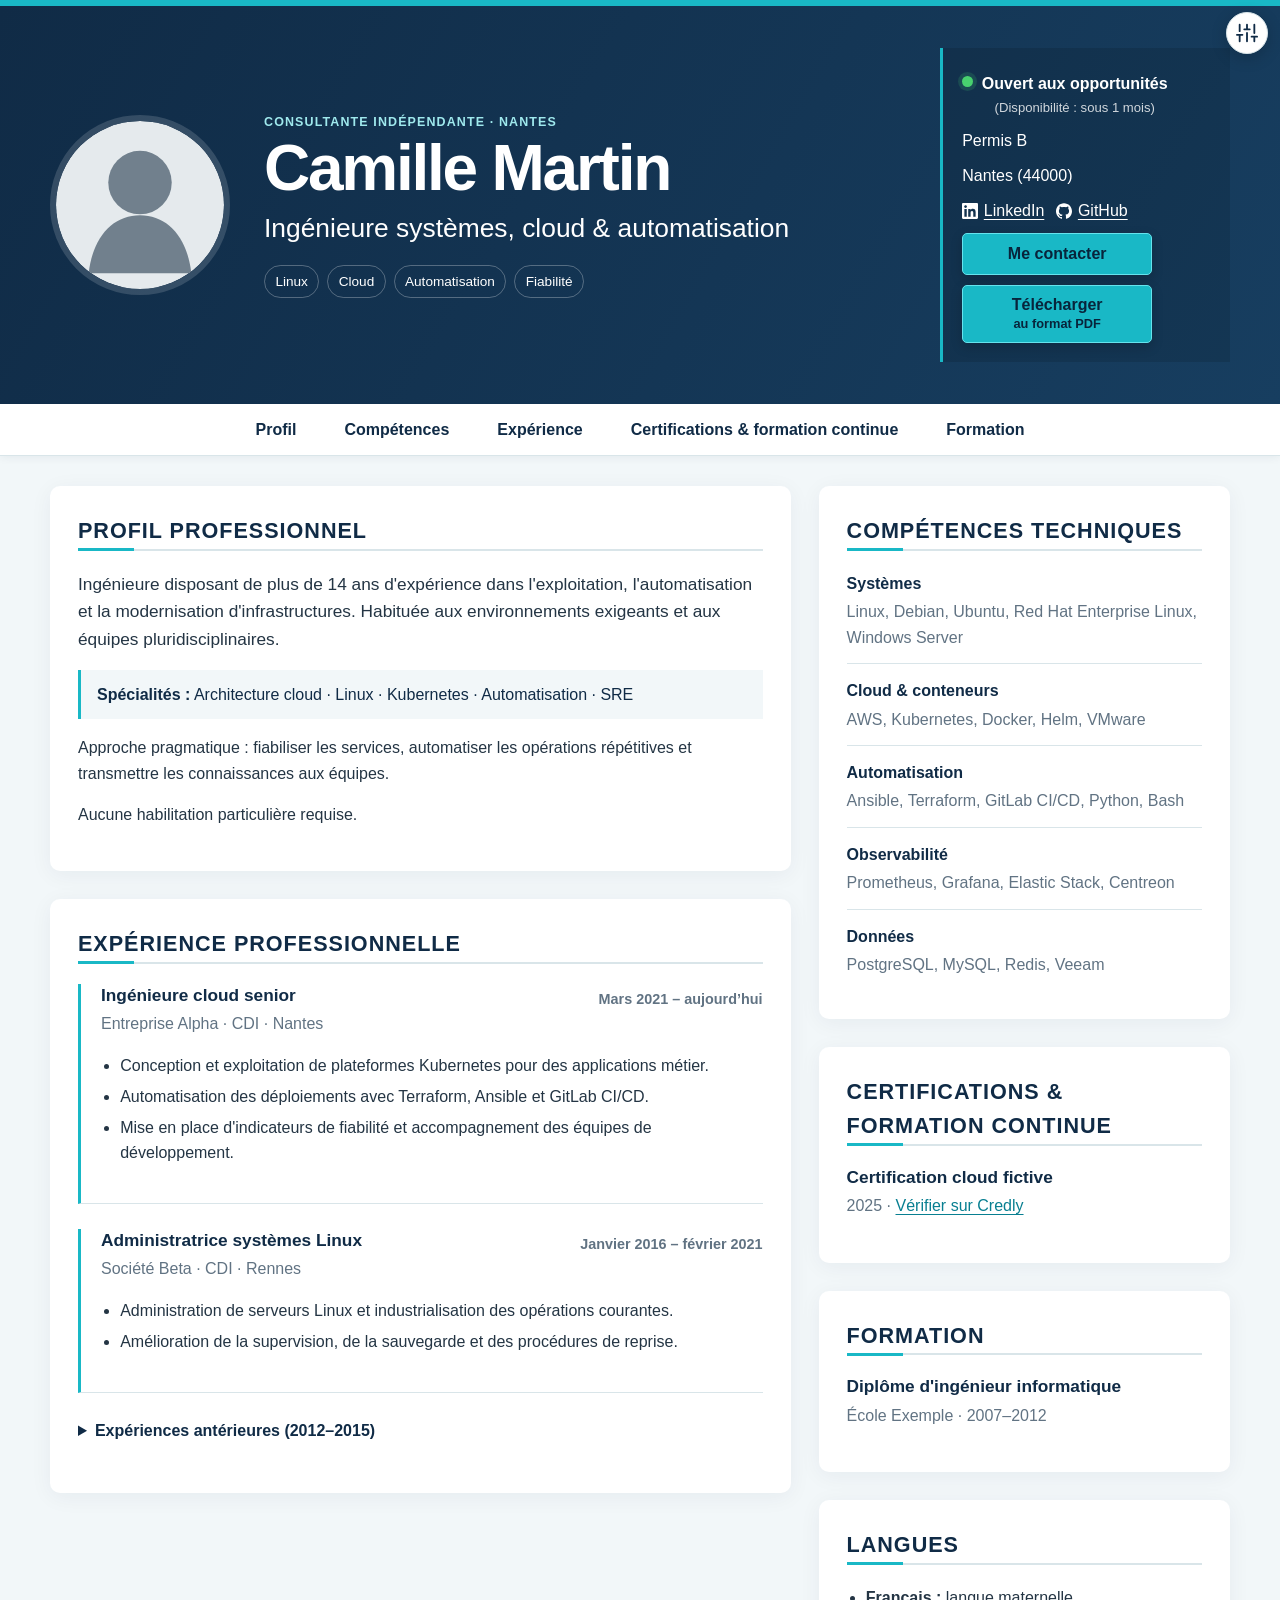
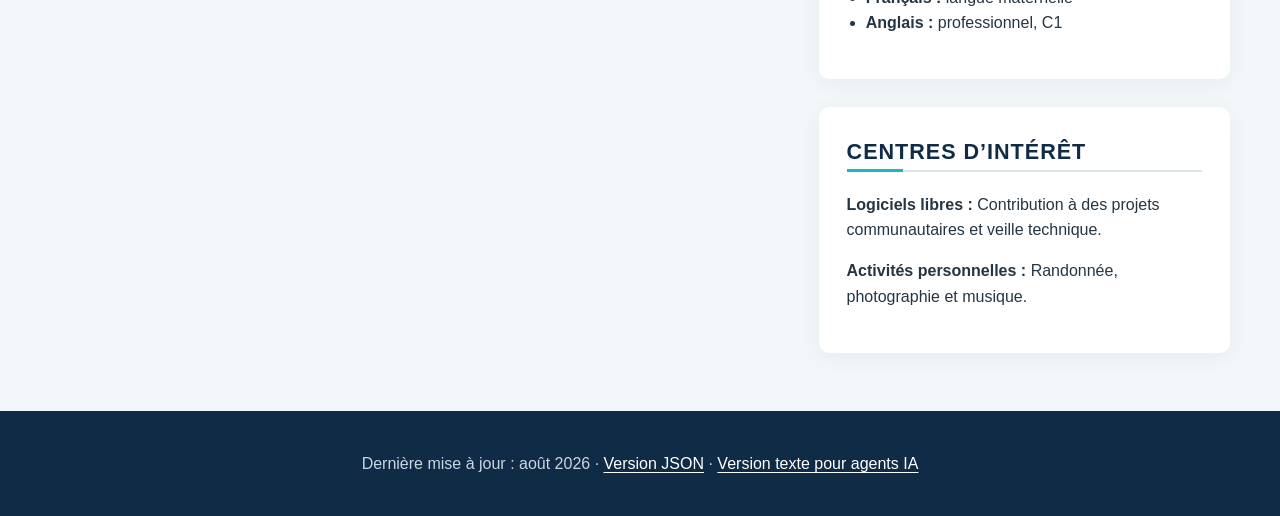
==== index.html @ a1e813ac "Add GitHub profile icon" ====
<!doctype html>
<html lang="fr" data-theme="blue">
<head>
  <!-- GENERATED:HEAD:START -->
  <meta charset="utf-8">
  <meta name="viewport" content="width=device-width, initial-scale=1">
  <title>Camille Martin — Ingénieure systèmes, cloud &amp; automatisation</title>
  <meta name="description" content="CV de Camille Martin, spécialiste des systèmes et du cloud avec plus de 14 ans d&#x27;expérience.">
  <meta name="robots" content="index,follow,max-image-preview:large">
  <script>
    try {
      const defaultColor = document.documentElement.dataset.theme;
      const savedColor = localStorage.getItem("cv-color");
      const color = /^(?:blue|green|red|purple|amber|grey)$/.test(savedColor) ? savedColor : defaultColor;
      const savedMode = localStorage.getItem("cv-mode");
      const dark = savedMode ? savedMode === "dark" : matchMedia("(prefers-color-scheme: dark)").matches;
      document.documentElement.dataset.theme = dark ? `dark_${color}` : color;
    } catch { /* Le thème par défaut reste actif si le stockage est indisponible. */ }
  </script>
  <link rel="canonical" href="https://cv.example.com/">
  <link rel="alternate" type="application/json" href="resume.json" title="CV structuré JSON">
  <!--
    CSS critique intégré depuis styles-critical.css pendant la génération.
    Il met en forme immédiatement le premier écran sans attendre styles.css,
    qui est préchargé puis appliqué sans bloquer le rendu de la page.
  -->
  <style>
    :root,[data-theme="blue"] { --navy:#102b46; --navy-2:#173e60; --heading:#102b46; --cyan:#19b8c6; --accent-hover:#65e3ed; --link:#087f91; --button-ink:#08243b; --ink:#243544; --muted:#617383; --paper:#fff; --wash:#f2f7f9; --line:#d9e5e9; --radius:10px; }
    [data-theme="green"] { --navy:#123b32; --navy-2:#1c594a; --heading:#123b32; --cyan:#2db487; --accent-hover:#75d9b7; --link:#14785e; --button-ink:#092c24; --ink:#263b35; --muted:#5d756d; --wash:#f1f8f5; --line:#d5e7df; }
    [data-theme="red"] { --navy:#4b1822; --navy-2:#702735; --heading:#4b1822; --cyan:#dc5a6d; --accent-hover:#f08a9a; --link:#a52e44; --button-ink:#351017; --ink:#402b30; --muted:#7b6268; --wash:#faf3f5; --line:#ead7dc; }
    [data-theme="purple"] { --navy:#30234f; --navy-2:#4b3876; --heading:#30234f; --cyan:#9b7ade; --accent-hover:#c2acec; --link:#7254b3; --button-ink:#24183e; --ink:#393247; --muted:#70677f; --wash:#f6f3fa; --line:#e3daee; }
    [data-theme="amber"] { --navy:#49301c; --navy-2:#694829; --heading:#49301c; --cyan:#df963e; --accent-hover:#f2bd78; --link:#9a5e19; --button-ink:#35200e; --ink:#40362d; --muted:#75685c; --wash:#faf6f0; --line:#eadfce; }
    [data-theme="grey"] { --navy:#303840; --navy-2:#4b5660; --heading:#303840; --cyan:#71808d; --accent-hover:#aeb8c0; --link:#526776; --button-ink:#081018; --ink:#303840; --muted:#687681; --wash:#f3f5f6; --line:#dce1e4; }
    [data-theme="dark"],[data-theme="dark_blue"] { color-scheme:dark; --navy:#081522; --navy-2:#102d45; --heading:#a9e9f0; --cyan:#42c5d3; --accent-hover:#79dce5; --link:#72dbe5; --button-ink:#06131d; --ink:#edf4f8; --muted:#b6c7d2; --paper:#132330; --wash:#091721; --line:#385061; }
    [data-theme="dark_green"] { color-scheme:dark; --navy:#071b16; --navy-2:#123c30; --heading:#9ce8ca; --cyan:#42c695; --accent-hover:#7bdcb8; --link:#77dbb6; --button-ink:#061812; --ink:#edf7f3; --muted:#b4ccc3; --paper:#142820; --wash:#091a15; --line:#38594d; }
    [data-theme="dark_red"] { color-scheme:dark; --navy:#210b10; --navy-2:#4b1722; --heading:#ffc0ca; --cyan:#ef7084; --accent-hover:#f39aaa; --link:#ff9caf; --button-ink:#260a10; --ink:#faeef0; --muted:#d2b5bb; --paper:#2d171c; --wash:#1c0d11; --line:#653642; }
    [data-theme="dark_purple"] { color-scheme:dark; --navy:#160d27; --navy-2:#352457; --heading:#d4c0ff; --cyan:#a98ae8; --accent-hover:#c9b4f3; --link:#c3a9fa; --button-ink:#160c27; --ink:#f3effb; --muted:#c7bdd8; --paper:#241b35; --wash:#140e20; --line:#514467; }
    [data-theme="dark_amber"] { color-scheme:dark; --navy:#211508; --navy-2:#493019; --heading:#ffd29a; --cyan:#e8a04c; --accent-hover:#f4c07e; --link:#f5bd78; --button-ink:#251507; --ink:#f8f2e9; --muted:#d0c1ad; --paper:#2d2419; --wash:#1b140c; --line:#5e4b34; }
    [data-theme="dark_grey"] { color-scheme:dark; --navy:#111417; --navy-2:#2d343a; --heading:#e4e9ed; --cyan:#9ba9b4; --accent-hover:#c1cbd2; --link:#bdcbd5; --button-ink:#151a1e; --ink:#f0f2f4; --muted:#bdc5cb; --paper:#22282d; --wash:#14191d; --line:#49535b; }
    * { box-sizing:border-box; }
    html { scroll-behavior:smooth; }
    body { margin:0; color:var(--ink); background:var(--wash); font-family:Inter, "Segoe UI", Roboto, Helvetica, Arial, sans-serif; font-size:16px; line-height:1.58; }
    a { color:var(--link); text-underline-offset:3px; }
    a:hover { color:var(--heading); }
    .skip-link { position:absolute; left:-9999px; top:8px; z-index:10; padding:.7rem 1rem; color:#102b46; background:#fff; }
    .skip-link:focus { left:8px; }
    .visually-hidden { position:absolute; width:1px; height:1px; padding:0; margin:-1px; overflow:hidden; clip:rect(0,0,0,0); white-space:nowrap; border:0; }
    .theme-settings { position:fixed; top:12px; right:12px; z-index:8; }
    .theme-toggle { display:grid; width:42px; height:42px; padding:0; place-items:center; color:var(--heading); background:var(--paper); border:1px solid var(--line); border-radius:50%; box-shadow:0 4px 16px rgba(0,0,0,.18); font:inherit; line-height:1; cursor:pointer; }
    .theme-toggle svg { width:22px; height:22px; fill:none; stroke:currentColor; stroke-width:2; stroke-linecap:round; stroke-linejoin:round; }
    .theme-toggle:hover,.theme-toggle:focus-visible { color:var(--button-ink); background:var(--cyan); border-color:var(--accent-hover); }
    .theme-panel { position:absolute; top:50px; right:0; width:210px; padding:.8rem; color:var(--ink); background:var(--paper); border:1px solid var(--line); border-radius:var(--radius); box-shadow:0 12px 36px rgba(0,0,0,.24); }
    .theme-panel[hidden] { display:none; }
    .theme-panel label { display:block; margin-bottom:.35rem; color:var(--heading); font-size:.78rem; font-weight:800; text-transform:uppercase; letter-spacing:.04em; }
    .theme-panel select { width:100%; min-height:40px; padding:.45rem .55rem; color:var(--ink); background:var(--wash); border:1px solid var(--line); border-radius:5px; font:inherit; }
    .theme-mode { display:flex; width:100%; min-height:40px; margin-top:.65rem; padding:.35rem 0 0; gap:.55rem; align-items:center; color:var(--ink); background:transparent; border:0; border-top:1px solid var(--line); font:inherit; font-size:.88rem; cursor:pointer; }
    .theme-mode-track { position:relative; width:34px; height:20px; flex:0 0 auto; background:var(--line); border-radius:999px; transition:background .15s ease; }
    .theme-mode-track span { position:absolute; top:3px; left:3px; width:14px; height:14px; background:var(--paper); border-radius:50%; box-shadow:0 1px 3px rgba(0,0,0,.3); transition:transform .15s ease; }
    .theme-mode[aria-checked="true"] .theme-mode-track { background:var(--cyan); }
    .theme-mode[aria-checked="true"] .theme-mode-track span { transform:translateX(14px); }
    .theme-mode:focus-visible { outline:2px solid var(--cyan); outline-offset:3px; }
    .hero { color:#fff; background:linear-gradient(120deg,var(--navy),var(--navy-2)); border-top:6px solid var(--cyan); }
    .hero-inner { width:min(1180px,calc(100% - 40px)); margin:auto; display:grid; grid-template-columns:180px 1fr 290px; gap:34px; align-items:center; padding:42px 0; }
    .portrait-wrap { display:block; width:180px; height:180px; }
    .portrait { display:block; width:100%; height:100%; object-fit:cover; border-radius:50%; border:6px solid rgba(255,255,255,.15); }
    .eyebrow { margin:0; color:#9fe9ed; font-weight:700; text-transform:uppercase; letter-spacing:.09em; font-size:.78rem; }
    h1 { margin:.15rem 0; font-size:clamp(2.2rem,5vw,4rem); line-height:1.05; letter-spacing:-.035em; }
    .role { margin:.35rem 0 1rem; font-size:clamp(1.2rem,2.2vw,1.65rem); font-weight:300; }
    .pill-list { display:flex; flex-wrap:wrap; gap:8px; padding:0; margin:0; list-style:none; }
    .pill-list li { padding:.28rem .65rem; border:1px solid rgba(255,255,255,.28); border-radius:999px; font-size:.85rem; }
    .contact-card { padding:1.2rem; border-left:3px solid var(--cyan); background:rgba(0,0,0,.12); }
    .contact-card p { margin:.25rem 0 .6rem; }
    .profile-links a { color:#fff; }
    .profile-links { display:flex; flex-wrap:wrap; gap:.75rem; }
    .profile-links a { display:inline-flex; gap:.35rem; align-items:center; }
    .profile-links img { width:1rem; height:1rem; filter:brightness(0) invert(1); }
    .availability { display:flex; gap:.55rem; align-items:flex-start; }
    .availability-copy { display:grid; gap:.1rem; text-align:center; }
    .availability-period { color:inherit; font-size:.82em; font-weight:500; opacity:.8; }
    .availability-dot { width:.68rem; height:.68rem; flex:0 0 auto; margin-top:.3rem; border-radius:50%; background:#48d16f; box-shadow:0 0 0 4px rgba(72,209,111,.16); }
    .availability.unavailable .availability-dot { background:#999; box-shadow:0 0 0 4px rgba(153,153,153,.16); }
    .contact-opener,.print-button { display:inline-block; width:190px; max-width:100%; padding:.6rem 1rem; border:1px solid var(--accent-hover); border-radius:5px; color:var(--button-ink); background:var(--cyan); box-shadow:0 4px 12px rgba(0,0,0,.18); font:inherit; font-weight:800; line-height:1.3; text-align:center; text-decoration:none; cursor:pointer; transition:transform .15s ease,background .15s ease; }
    .contact-opener:hover,.contact-opener:focus-visible,.print-button:hover,.print-button:focus-visible { color:var(--button-ink); background:var(--accent-hover); transform:translateY(-1px); }
    .print-button span { display:block; }
    .print-button span + span { color:inherit; font-size:.8rem; font-weight:600; }
    .print-contact { display:none; }
    .main-nav { position:sticky; top:0; z-index:5; display:flex; justify-content:center; gap:clamp(1rem,4vw,3rem); padding:.8rem 1rem; background:var(--paper); border-bottom:1px solid var(--line); box-shadow:0 2px 8px rgba(16,43,70,.06); }
    .main-nav a { color:var(--heading); font-weight:700; text-decoration:none; }
    .layout { width:min(1180px,calc(100% - 40px)); margin:30px auto; display:grid; grid-template-columns:minmax(0,1.8fr) minmax(300px,1fr); gap:28px; align-items:start; }
    section { margin-bottom:28px; padding:28px; background:var(--paper); border-radius:var(--radius); box-shadow:0 4px 22px rgba(16,43,70,.055); }
    h2 { margin:0 0 1.25rem; padding-bottom:.5rem; color:var(--heading); border-bottom:2px solid var(--line); font-size:1.35rem; text-transform:uppercase; letter-spacing:.045em; }
    h2::after { content:""; display:block; width:56px; height:3px; margin-bottom:-.65rem; background:var(--cyan); }
    h3 { margin:0; color:var(--heading); font-size:1.08rem; line-height:1.35; }
    .lead { font-size:1.08rem; }
    .specialties { padding:.75rem 1rem; color:var(--heading); background:var(--wash); border-left:3px solid var(--cyan); }
    @media (max-width:850px) {
      .hero-inner { grid-template-columns:120px 1fr; }
      .portrait-wrap { width:120px; height:120px; }
      .contact-card { grid-column:1/-1; }
      .layout { grid-template-columns:1fr; }
      .main-nav { justify-content:flex-start; overflow-x:auto; scrollbar-width:thin; }
      .main-nav a { flex:0 0 auto; }
    }
    @media (max-width:560px) {
      .hero-inner { width:min(100% - 28px,1180px); grid-template-columns:1fr; gap:18px; }
      .portrait-wrap { width:110px; height:110px; }
      .layout { width:min(100% - 20px,1180px); margin-top:10px; }
      section { padding:20px; }
      .pill-list { gap:6px; }
    }
    @media (pointer:coarse) {
      .main-nav a,.contact-opener,.print-button,.theme-toggle,.theme-mode { min-height:44px; }
    }
  </style>
  <link rel="preload" href="styles.css" as="style">
  <link rel="stylesheet" href="styles.css" media="print" data-deferred-styles>
  <script>
    const deferredStyles = document.querySelector("[data-deferred-styles]");
    deferredStyles.addEventListener("load", () => { deferredStyles.media = "all"; });
  </script>
  <noscript><link rel="stylesheet" href="styles.css"></noscript>
  <script src="profile.js" defer></script>
  <script src="contact.js" defer></script>
  <script src="theme.js" defer></script>
  <script>
    window.dataLayer = window.dataLayer || [];
    function gtag() { dataLayer.push(arguments); }
    function loadAnalytics() {
      const script = document.createElement("script");
      script.src = "https://www.googletagmanager.com/gtag/js?id=G-XXXXXXXXXX";
      script.async = true;
      document.head.append(script);
      gtag("js", new Date());
      gtag("config", "G-XXXXXXXXXX");
    }
    if (location.protocol === "http:" || location.protocol === "https:") {
      addEventListener("load", () => {
        if ("requestIdleCallback" in window) requestIdleCallback(loadAnalytics, { timeout: 2000 });
        else setTimeout(loadAnalytics, 1000);
      }, { once: true });
    }
  </script>
  <meta property="og:type" content="profile">
  <meta property="og:title" content="Camille Martin — Ingénieure systèmes, cloud &amp; automatisation">
  <meta property="og:description" content="CV de Camille Martin, spécialiste des systèmes et du cloud avec plus de 14 ans d&#x27;expérience.">
  <meta property="og:url" content="https://cv.example.com/">
  <meta property="og:image" content="https://cv.example.com/assets/portrait-placeholder.svg">
  <script type="application/ld+json">
{
  "@context": "https://schema.org",
  "@type": "ProfilePage",
  "@id": "https://cv.example.com/#profile",
  "url": "https://cv.example.com/",
  "name": "Camille Martin — Ingénieure systèmes, cloud & automatisation",
  "dateModified": "2026-08-01",
  "mainEntity": {
    "@type": "Person",
    "@id": "https://cv.example.com/#person",
    "name": "Camille Martin",
    "givenName": "Camille",
    "familyName": "Martin",
    "url": "https://cv.example.com/",
    "jobTitle": "Ingénieure systèmes et cloud",
    "hasOccupation": {
      "@type": "Occupation",
      "name": "Ingénieure systèmes, cloud & automatisation"
    },
    "email": "mailto:camille.martin@example.com",
    "address": {
      "@type": "PostalAddress",
      "addressLocality": "Nantes",
      "addressRegion": "Pays de la Loire",
      "postalCode": "44000",
      "addressCountry": "FR"
    },
    "sameAs": [
      "https://www.linkedin.com/in/camille-martin-example",
      "https://github.com/camille-martin-example"
    ],
    "knowsLanguage": [
      {
        "@type": "Language",
        "name": "Français"
      },
      {
        "@type": "Language",
        "name": "Anglais"
      }
    ],
    "knowsAbout": [
      "Architecture cloud",
      "Linux",
      "Kubernetes",
      "Automatisation",
      "SRE",
      "Systèmes",
      "Cloud & conteneurs",
      "Automatisation",
      "Observabilité",
      "Données"
    ]
  }
}
  </script>
  <!-- GENERATED:HEAD:END -->
</head>
<body>
  <a class="skip-link" href="#contenu">Aller au contenu</a>

  <div class="theme-settings">
    <button class="theme-toggle" type="button" aria-expanded="false" aria-controls="theme-panel" data-theme-toggle>
      <svg viewBox="0 0 24 24" aria-hidden="true" focusable="false">
        <path d="M4 21v-7M4 10V3M12 21v-9M12 8V3M20 21v-5M20 12V3M1 14h6M9 8h6M17 16h6"/>
      </svg>
      <span class="visually-hidden">Paramètres d’affichage</span>
    </button>
    <div class="theme-panel" id="theme-panel" hidden>
      <label for="theme-select">Thème</label>
      <select id="theme-select" data-theme-select>
        <option value="blue">Bleu</option>
        <option value="green">Vert</option>
        <option value="red">Rouge</option>
        <option value="purple">Violet</option>
        <option value="amber">Ambre</option>
        <option value="grey">Gris</option>
      </select>
      <button class="theme-mode" type="button" role="switch" aria-checked="false" data-theme-mode>
        <span class="theme-mode-track" aria-hidden="true"><span></span></span>
        <span>Mode sombre</span>
      </button>
    </div>
  </div>

  <!-- GENERATED:HEADER:START -->
  <header class="hero">
    <div class="hero-inner">
      <div class="portrait-wrap">
        <img class="portrait" src="assets/portrait-placeholder.svg" alt="Portrait de Camille Martin" width="180" height="180" fetchpriority="high">
      </div>
      <div>
        <p class="eyebrow">Consultante indépendante · Nantes</p>
        <h1>Camille Martin</h1>
        <p class="role">Ingénieure systèmes, cloud &amp; automatisation</p>
        <ul class="pill-list" aria-label="Expertises principales">
          <li>Linux</li>
          <li>Cloud</li>
          <li>Automatisation</li>
          <li>Fiabilité</li>
        </ul>
      </div>
      <div class="contact-card" aria-label="Coordonnées et profils">
        <p class="availability open"><span class="availability-dot" aria-hidden="true"></span><span class="availability-copy"><strong>Ouvert aux opportunités</strong><span class="availability-period">(Disponibilité : sous 1 mois)</span></span></p>
        <p>Permis B</p>
        <p>Nantes (44000)</p>
        <p class="profile-links">
          <a href="https://www.linkedin.com/in/camille-martin-example"><img src="assets/brands/linkedin.svg" alt="" aria-hidden="true" width="16" height="16">LinkedIn</a>
          <a href="https://github.com/camille-martin-example"><img src="assets/brands/github.svg" alt="" aria-hidden="true" width="16" height="16">GitHub</a>
        </p>
        <p><button class="contact-opener" type="button" data-open-contact>Me contacter</button></p>
        <a class="print-button" href="camille-martin-cv.pdf" download>
          <span>Télécharger</span>
          <span>au format PDF</span>
        </a>
        <div class="print-contact without-qr" aria-label="Coordonnées pour la version imprimée">
          <div class="print-contact-details">
            <p class="print-contact-title"><strong>Coordonnées</strong></p>
            <div class="print-contact-personal">
              <p>Nantes (44000), France</p>
              <p>Permis B</p>
              <p><strong>Statut :</strong> Ouvert aux opportunités</p>
              <p><strong>Disponibilité :</strong> sous 1 mois</p>
            </div>
            <dl class="print-contact-links">
              <div><dt>E-mail</dt><dd><a href="mailto:camille.martin@example.com">camille.martin@example.com</a></dd></div>
              <div><dt>CV en ligne</dt><dd><a href="https://cv.example.com/">cv.example.com</a></dd></div>
            </dl>
          </div>
        </div>
      </div>
    </div>
  </header>
  <!-- GENERATED:HEADER:END -->

  <nav class="main-nav" aria-label="Navigation du CV">
    <a href="#profil">Profil</a>
    <a href="#competences">Compétences</a>
    <a href="#experience">Expérience</a>
    <a href="#certifications">Certifications &amp; formation continue</a>
    <a href="#formation">Formation</a>
  </nav>

  <!-- GENERATED:MAIN:START -->
  <main id="contenu" class="layout">
    <div>
      <section id="profil" aria-labelledby="titre-profil">
        <h2 id="titre-profil">Profil professionnel</h2>
        <p class="lead">Ingénieure disposant de plus de 14 ans d&#x27;expérience dans l&#x27;exploitation, l&#x27;automatisation et la modernisation d&#x27;infrastructures. Habituée aux environnements exigeants et aux équipes pluridisciplinaires.</p>
        <p class="specialties"><strong>Spécialités :</strong> Architecture cloud · Linux · Kubernetes · Automatisation · SRE</p>
        <p>Approche pragmatique : fiabiliser les services, automatiser les opérations répétitives et transmettre les connaissances aux équipes.</p>
        <p>Aucune habilitation particulière requise.</p>
      </section>
      <section id="experience" aria-labelledby="titre-experience">
        <h2 id="titre-experience">Expérience professionnelle</h2>
        <article class="job">
          <header>
            <div>
              <h3>Ingénieure cloud senior</h3>
              <p class="company">Entreprise Alpha · CDI · Nantes</p>
            </div>
            <p class="date"><time datetime="2021-03">Mars 2021</time> – aujourd’hui</p>
          </header>
          <ul>
            <li>Conception et exploitation de plateformes Kubernetes pour des applications métier.</li>
            <li>Automatisation des déploiements avec Terraform, Ansible et GitLab CI/CD.</li>
            <li>Mise en place d&#x27;indicateurs de fiabilité et accompagnement des équipes de développement.</li>
          </ul>
        </article>
        <article class="job">
          <header>
            <div>
              <h3>Administratrice systèmes Linux</h3>
              <p class="company">Société Beta · CDI · Rennes</p>
            </div>
            <p class="date"><time datetime="2016-01">Janvier 2016</time> – <time datetime="2021-02">février 2021</time></p>
          </header>
          <ul>
            <li>Administration de serveurs Linux et industrialisation des opérations courantes.</li>
            <li>Amélioration de la supervision, de la sauvegarde et des procédures de reprise.</li>
          </ul>
        </article>
        <details class="earlier">
          <summary>Expériences antérieures (2012–2015)</summary>
          <article class="job compact">
            <header>
              <div>
                <h3>Technicienne systèmes et réseaux</h3>
                <p class="company">Groupe Gamma · CDI · Angers</p>
              </div>
              <p class="date"><time datetime="2012">2012</time> – <time datetime="2015">2015</time></p>
            </header>
            <p>Support, administration Windows et Linux, réseau et gestion du parc informatique.</p>
          </article>
        </details>
      </section>
    </div>
    <aside class="side-column" aria-label="Compétences et qualifications">
      <section id="competences" aria-labelledby="titre-competences">
        <h2 id="titre-competences">Compétences techniques</h2>
        <dl class="skills">
          <div>
            <dt>Systèmes</dt>
            <dd>Linux, Debian, Ubuntu, Red Hat Enterprise Linux, Windows Server</dd>
          </div>
          <div>
            <dt>Cloud &amp; conteneurs</dt>
            <dd>AWS, Kubernetes, Docker, Helm, VMware</dd>
          </div>
          <div>
            <dt>Automatisation</dt>
            <dd>Ansible, Terraform, GitLab CI/CD, Python, Bash</dd>
          </div>
          <div>
            <dt>Observabilité</dt>
            <dd>Prometheus, Grafana, Elastic Stack, Centreon</dd>
          </div>
          <div>
            <dt>Données</dt>
            <dd>PostgreSQL, MySQL, Redis, Veeam</dd>
          </div>
        </dl>
      </section>
      <section id="certifications" aria-labelledby="titre-certifications">
        <h2 id="titre-certifications">Certifications &amp; formation continue</h2>
        <article class="credential">
          <h3>Certification cloud fictive</h3>
          <p><time datetime="2025">2025</time> · <a href="https://example.com/certification">Vérifier sur Credly</a></p>
        </article>
      </section>
      <section id="formation" aria-labelledby="titre-formation">
        <h2 id="titre-formation">Formation</h2>
        <h3>Diplôme d&#x27;ingénieur informatique</h3>
        <p>École Exemple · <time datetime="2007">2007</time>–<time datetime="2012">2012</time></p>
      </section>
      <section aria-labelledby="titre-langues">
        <h2 id="titre-langues">Langues</h2>
        <ul class="plain">
          <li><strong>Français :</strong> langue maternelle</li>
          <li><strong>Anglais :</strong> professionnel, C1</li>
        </ul>
      </section>
      <section aria-labelledby="titre-interets">
        <h2 id="titre-interets">Centres d’intérêt</h2>
        <p><strong>Logiciels libres :</strong> Contribution à des projets communautaires et veille technique.</p>
        <p><strong>Activités personnelles :</strong> Randonnée, photographie et musique.</p>
      </section>
    </aside>
  </main>
  <!-- GENERATED:MAIN:END -->

  <!-- GENERATED:DIALOG:START -->
  <dialog class="contact-dialog" id="contact-dialog" aria-labelledby="contact-dialog-title">
    <div class="dialog-header">
      <h2 id="contact-dialog-title">Mes coordonnées</h2>
      <button class="dialog-close" type="button" data-close-contact aria-label="Fermer la fenêtre de contact">×</button>
    </div>
    <div class="dialog-body">
      <a class="contact-item" href="mailto:camille.martin@example.com"><span aria-hidden="true">@</span><span><strong>E-mail</strong>camille.martin@example.com</span></a>
      <a class="contact-item" href="https://example.com/rendez-vous" target="_blank" rel="noopener noreferrer"><span aria-hidden="true">▣</span><span><strong>Prise de rendez-vous</strong>Choisir un créneau de rendez-vous</span></a>
    </div>
  </dialog>
  <!-- GENERATED:DIALOG:END -->

  <!-- GENERATED:FOOTER:START -->
  <footer>
    <p>Dernière mise à jour : août 2026 · <a href="resume.json">Version JSON</a> · <a href="llms.txt">Version texte pour agents IA</a></p>
  </footer>
  <!-- GENERATED:FOOTER:END -->
</body>
</html>
---- styles.css ----
.job { padding:0 0 1.55rem 1.25rem; margin:0 0 1.55rem; border-left:3px solid var(--cyan); border-bottom:1px solid var(--line); }
.job:last-child { border-bottom:0; }
.job header { display:flex; justify-content:space-between; gap:20px; align-items:flex-start; }
.company,.date { margin:.25rem 0; color:var(--muted); }
.date { flex:0 0 auto; font-size:.9rem; font-weight:700; }
.job ul { margin:.8rem 0; padding-left:1.2rem; }
.job li { margin:.35rem 0; }
.clients { font-size:.92rem; }
.earlier summary { margin-bottom:1.4rem; color:var(--heading); cursor:pointer; font-weight:700; }
.compact { padding-bottom:1rem; margin-bottom:1rem; }
.compact p { margin:.6rem 0 0; }
.skills { margin:0; }
.skills div { padding:.85rem 0; border-bottom:1px solid var(--line); }
.skills div:first-child { padding-top:0; }
.skills div:last-child { border-bottom:0; }
.skills dt { color:var(--heading); font-weight:800; }
.skills dd { margin:.2rem 0 0; color:var(--muted); }
.credential { margin-bottom:1rem; }
.credential p,#formation p { margin:.25rem 0 1rem; color:var(--muted); }
.plain { padding-left:1.2rem; }
.contact-dialog { width:min(520px,calc(100% - 32px)); padding:0; color:var(--ink); background:var(--paper); border:0; border-radius:var(--radius); box-shadow:0 24px 80px rgba(0,0,0,.3); }
.contact-dialog::backdrop { background:rgba(8,27,43,.72); backdrop-filter:blur(3px); }
.dialog-header { display:flex; align-items:center; justify-content:space-between; padding:1.1rem 1.3rem; color:#fff; background:var(--navy); border-top:4px solid var(--cyan); }
.dialog-header h2 { margin:0; padding:0; color:#fff; border:0; font-size:1.15rem; }
.dialog-header h2::after { display:none; }
.dialog-close { width:2rem; height:2rem; padding:0; color:#fff; background:transparent; border:0; border-radius:50%; font:inherit; font-size:1.8rem; line-height:1; cursor:pointer; }
.dialog-close:hover,.dialog-close:focus-visible { background:rgba(255,255,255,.15); }
.dialog-body { display:grid; gap:.7rem; padding:1.3rem; }
.contact-item { display:grid; grid-template-columns:2.2rem 1fr; gap:.7rem; align-items:center; padding:.85rem; color:var(--ink); border:1px solid var(--line); border-radius:7px; text-decoration:none; }
.contact-item:hover { color:var(--heading); border-color:var(--cyan); background:var(--wash); }
.contact-item > span:first-child { color:var(--cyan); font-size:1.35rem; font-weight:800; text-align:center; }
.contact-item strong { display:block; color:var(--heading); font-size:.82rem; text-transform:uppercase; letter-spacing:.04em; }
footer { padding:24px; color:#c9d7e0; text-align:center; background:var(--navy); }
footer a { color:#fff; }
@media (max-width:560px) { .job header { display:block; } .date { margin-top:.4rem; } .contact-dialog { max-height:calc(100dvh - 24px); } .dialog-body { padding:1rem; } .contact-item { overflow-wrap:anywhere; } }
@media (pointer:coarse) { .dialog-close,.contact-item { min-height:44px; } }
@media print {
  @page { size:A4 portrait; margin:8mm; background:#fff; }
  html[data-theme] { color-scheme:light; --navy:#111; --navy-2:#222; --heading:#111; --cyan:#555; --accent-hover:#777; --link:#111; --button-ink:#111; --ink:#111; --muted:#444; --paper:#fff; --wash:#fff; --line:#bbb; background:#fff; }
  body { color:#111; background:#fff; font-size:8.5pt; line-height:1.23; }
  .hero { color:#111; background:#fff; border-top:4px solid var(--cyan); }
  .hero-inner { width:100%; grid-template-columns:72px 1fr; gap:12px; padding:5px 0; }
  .portrait-wrap { width:68px;height:68px; }
  .portrait { border:0; filter:grayscale(1) brightness(1.1); }
  h1 { font-size:23pt; color:var(--navy); }
  h2,h3,.skills dt { color:var(--navy); }
  .role { font-size:12pt; }
  .eyebrow,.contact-card,.contact-card a,.contact-opener { color:#222; }
  .contact-card { grid-column:1/-1; padding:4px 0 0 8px; background:none; border-left:2px solid var(--cyan); }
  .contact-card > :not(.print-contact) { display:none; }
  .print-contact { display:grid; grid-template-columns:1fr 25mm; gap:6mm; align-items:center; }
  .print-contact.without-qr { grid-template-columns:1fr; }
  .print-contact-details { display:grid; grid-template-columns:minmax(38mm,.8fr) minmax(80mm,1.7fr); gap:2px 8mm; align-items:start; }
  .print-contact p { margin:0 0 1px; font-size:8pt; line-height:1.2; }
  .print-contact-title { grid-column:1/-1; color:var(--navy); font-size:9.5pt!important; text-transform:uppercase; letter-spacing:.04em; }
  .print-contact-personal { padding-top:1px; }
  .print-contact-links { margin:0; }
  .print-contact-links div { display:grid; grid-template-columns:20mm 1fr; gap:2mm; }
  .print-contact-links dt { color:#666; font-size:7pt; font-weight:700; line-height:1.55; text-transform:uppercase; }
  .print-contact-links dd { margin:0; font-size:8pt; line-height:1.2; }
  .print-qr { text-align:center; }
  .print-qr img { display:block; width:24mm; height:24mm; margin:0 auto 1px; }
  .print-qr span { display:block; color:#666; font-size:6.5pt; font-weight:700; text-transform:uppercase; letter-spacing:.04em; }
  .pill-list { flex-wrap:nowrap; gap:3px; }
  .pill-list li { padding:1px 4px; border-color:#777; font-size:7pt; white-space:nowrap; }
  .main-nav,.print-button,.contact-dialog,.theme-settings,.skip-link,footer { display:none; }
  .layout { width:100%; margin:2px 0; display:block; }
  section { margin:0 0 5px; padding:0; background:#fff; box-shadow:none; break-inside:auto; }
  .specialties { color:var(--navy); background:#fff; }
  .company,.date,.credential p,#formation p,.skills dd { color:#444; }
  h2 { margin:5px 0 3px; font-size:11pt; break-after:avoid; }
  h3 { font-size:9.3pt; }
  .job,.skills div,.credential { break-inside:avoid; }
  .job { padding:0 0 3px 7px; margin:0 0 3px; }
  .job ul { margin:2px 0; }
  .job li { margin:1px 0; }
  .compact { padding-bottom:2px; margin-bottom:2px; }
  .compact p { margin:2px 0 0; }
  .side-column { display:block; }
  .side-column section { margin-bottom:4px; }
  .skills { display:grid; grid-template-columns:1fr 1fr; gap:0 6mm; }
  .skills div { display:block; padding:2px 0; break-inside:avoid; }
  .skills dd { margin:0; }
  .credential { margin-bottom:4px; }
  .credential p,#formation p { margin:1px 0 4px; }
  .plain { margin:2px 0; }
  .side-column section:last-child p { margin:2px 0; }
  a { color:inherit; text-decoration:none; }
  details > summary { display:none; }
  details > * { display:block; }
}
---- styles.css ----
.job { padding:0 0 1.55rem 1.25rem; margin:0 0 1.55rem; border-left:3px solid var(--cyan); border-bottom:1px solid var(--line); }
.job:last-child { border-bottom:0; }
.job header { display:flex; justify-content:space-between; gap:20px; align-items:flex-start; }
.company,.date { margin:.25rem 0; color:var(--muted); }
.date { flex:0 0 auto; font-size:.9rem; font-weight:700; }
.job ul { margin:.8rem 0; padding-left:1.2rem; }
.job li { margin:.35rem 0; }
.clients { font-size:.92rem; }
.earlier summary { margin-bottom:1.4rem; color:var(--heading); cursor:pointer; font-weight:700; }
.compact { padding-bottom:1rem; margin-bottom:1rem; }
.compact p { margin:.6rem 0 0; }
.skills { margin:0; }
.skills div { padding:.85rem 0; border-bottom:1px solid var(--line); }
.skills div:first-child { padding-top:0; }
.skills div:last-child { border-bottom:0; }
.skills dt { color:var(--heading); font-weight:800; }
.skills dd { margin:.2rem 0 0; color:var(--muted); }
.credential { margin-bottom:1rem; }
.credential p,#formation p { margin:.25rem 0 1rem; color:var(--muted); }
.plain { padding-left:1.2rem; }
.contact-dialog { width:min(520px,calc(100% - 32px)); padding:0; color:var(--ink); background:var(--paper); border:0; border-radius:var(--radius); box-shadow:0 24px 80px rgba(0,0,0,.3); }
.contact-dialog::backdrop { background:rgba(8,27,43,.72); backdrop-filter:blur(3px); }
.dialog-header { display:flex; align-items:center; justify-content:space-between; padding:1.1rem 1.3rem; color:#fff; background:var(--navy); border-top:4px solid var(--cyan); }
.dialog-header h2 { margin:0; padding:0; color:#fff; border:0; font-size:1.15rem; }
.dialog-header h2::after { display:none; }
.dialog-close { width:2rem; height:2rem; padding:0; color:#fff; background:transparent; border:0; border-radius:50%; font:inherit; font-size:1.8rem; line-height:1; cursor:pointer; }
.dialog-close:hover,.dialog-close:focus-visible { background:rgba(255,255,255,.15); }
.dialog-body { display:grid; gap:.7rem; padding:1.3rem; }
.contact-item { display:grid; grid-template-columns:2.2rem 1fr; gap:.7rem; align-items:center; padding:.85rem; color:var(--ink); border:1px solid var(--line); border-radius:7px; text-decoration:none; }
.contact-item:hover { color:var(--heading); border-color:var(--cyan); background:var(--wash); }
.contact-item > span:first-child { color:var(--cyan); font-size:1.35rem; font-weight:800; text-align:center; }
.contact-item strong { display:block; color:var(--heading); font-size:.82rem; text-transform:uppercase; letter-spacing:.04em; }
footer { padding:24px; color:#c9d7e0; text-align:center; background:var(--navy); }
footer a { color:#fff; }
@media (max-width:560px) { .job header { display:block; } .date { margin-top:.4rem; } .contact-dialog { max-height:calc(100dvh - 24px); } .dialog-body { padding:1rem; } .contact-item { overflow-wrap:anywhere; } }
@media (pointer:coarse) { .dialog-close,.contact-item { min-height:44px; } }
@media print {
  @page { size:A4 portrait; margin:8mm; background:#fff; }
  html[data-theme] { color-scheme:light; --navy:#111; --navy-2:#222; --heading:#111; --cyan:#555; --accent-hover:#777; --link:#111; --button-ink:#111; --ink:#111; --muted:#444; --paper:#fff; --wash:#fff; --line:#bbb; background:#fff; }
  body { color:#111; background:#fff; font-size:8.5pt; line-height:1.23; }
  .hero { color:#111; background:#fff; border-top:4px solid var(--cyan); }
  .hero-inner { width:100%; grid-template-columns:72px 1fr; gap:12px; padding:5px 0; }
  .portrait-wrap { width:68px;height:68px; }
  .portrait { border:0; filter:grayscale(1) brightness(1.1); }
  h1 { font-size:23pt; color:var(--navy); }
  h2,h3,.skills dt { color:var(--navy); }
  .role { font-size:12pt; }
  .eyebrow,.contact-card,.contact-card a,.contact-opener { color:#222; }
  .contact-card { grid-column:1/-1; padding:4px 0 0 8px; background:none; border-left:2px solid var(--cyan); }
  .contact-card > :not(.print-contact) { display:none; }
  .print-contact { display:grid; grid-template-columns:1fr 25mm; gap:6mm; align-items:center; }
  .print-contact.without-qr { grid-template-columns:1fr; }
  .print-contact-details { display:grid; grid-template-columns:minmax(38mm,.8fr) minmax(80mm,1.7fr); gap:2px 8mm; align-items:start; }
  .print-contact p { margin:0 0 1px; font-size:8pt; line-height:1.2; }
  .print-contact-title { grid-column:1/-1; color:var(--navy); font-size:9.5pt!important; text-transform:uppercase; letter-spacing:.04em; }
  .print-contact-personal { padding-top:1px; }
  .print-contact-links { margin:0; }
  .print-contact-links div { display:grid; grid-template-columns:20mm 1fr; gap:2mm; }
  .print-contact-links dt { color:#666; font-size:7pt; font-weight:700; line-height:1.55; text-transform:uppercase; }
  .print-contact-links dd { margin:0; font-size:8pt; line-height:1.2; }
  .print-qr { text-align:center; }
  .print-qr img { display:block; width:24mm; height:24mm; margin:0 auto 1px; }
  .print-qr span { display:block; color:#666; font-size:6.5pt; font-weight:700; text-transform:uppercase; letter-spacing:.04em; }
  .pill-list { flex-wrap:nowrap; gap:3px; }
  .pill-list li { padding:1px 4px; border-color:#777; font-size:7pt; white-space:nowrap; }
  .main-nav,.print-button,.contact-dialog,.theme-settings,.skip-link,footer { display:none; }
  .layout { width:100%; margin:2px 0; display:block; }
  section { margin:0 0 5px; padding:0; background:#fff; box-shadow:none; break-inside:auto; }
  .specialties { color:var(--navy); background:#fff; }
  .company,.date,.credential p,#formation p,.skills dd { color:#444; }
  h2 { margin:5px 0 3px; font-size:11pt; break-after:avoid; }
  h3 { font-size:9.3pt; }
  .job,.skills div,.credential { break-inside:avoid; }
  .job { padding:0 0 3px 7px; margin:0 0 3px; }
  .job ul { margin:2px 0; }
  .job li { margin:1px 0; }
  .compact { padding-bottom:2px; margin-bottom:2px; }
  .compact p { margin:2px 0 0; }
  .side-column { display:block; }
  .side-column section { margin-bottom:4px; }
  .skills { display:grid; grid-template-columns:1fr 1fr; gap:0 6mm; }
  .skills div { display:block; padding:2px 0; break-inside:avoid; }
  .skills dd { margin:0; }
  .credential { margin-bottom:4px; }
  .credential p,#formation p { margin:1px 0 4px; }
  .plain { margin:2px 0; }
  .side-column section:last-child p { margin:2px 0; }
  a { color:inherit; text-decoration:none; }
  details > summary { display:none; }
  details > * { display:block; }
}
---- styles.css ----
.job { padding:0 0 1.55rem 1.25rem; margin:0 0 1.55rem; border-left:3px solid var(--cyan); border-bottom:1px solid var(--line); }
.job:last-child { border-bottom:0; }
.job header { display:flex; justify-content:space-between; gap:20px; align-items:flex-start; }
.company,.date { margin:.25rem 0; color:var(--muted); }
.date { flex:0 0 auto; font-size:.9rem; font-weight:700; }
.job ul { margin:.8rem 0; padding-left:1.2rem; }
.job li { margin:.35rem 0; }
.clients { font-size:.92rem; }
.earlier summary { margin-bottom:1.4rem; color:var(--heading); cursor:pointer; font-weight:700; }
.compact { padding-bottom:1rem; margin-bottom:1rem; }
.compact p { margin:.6rem 0 0; }
.skills { margin:0; }
.skills div { padding:.85rem 0; border-bottom:1px solid var(--line); }
.skills div:first-child { padding-top:0; }
.skills div:last-child { border-bottom:0; }
.skills dt { color:var(--heading); font-weight:800; }
.skills dd { margin:.2rem 0 0; color:var(--muted); }
.credential { margin-bottom:1rem; }
.credential p,#formation p { margin:.25rem 0 1rem; color:var(--muted); }
.plain { padding-left:1.2rem; }
.contact-dialog { width:min(520px,calc(100% - 32px)); padding:0; color:var(--ink); background:var(--paper); border:0; border-radius:var(--radius); box-shadow:0 24px 80px rgba(0,0,0,.3); }
.contact-dialog::backdrop { background:rgba(8,27,43,.72); backdrop-filter:blur(3px); }
.dialog-header { display:flex; align-items:center; justify-content:space-between; padding:1.1rem 1.3rem; color:#fff; background:var(--navy); border-top:4px solid var(--cyan); }
.dialog-header h2 { margin:0; padding:0; color:#fff; border:0; font-size:1.15rem; }
.dialog-header h2::after { display:none; }
.dialog-close { width:2rem; height:2rem; padding:0; color:#fff; background:transparent; border:0; border-radius:50%; font:inherit; font-size:1.8rem; line-height:1; cursor:pointer; }
.dialog-close:hover,.dialog-close:focus-visible { background:rgba(255,255,255,.15); }
.dialog-body { display:grid; gap:.7rem; padding:1.3rem; }
.contact-item { display:grid; grid-template-columns:2.2rem 1fr; gap:.7rem; align-items:center; padding:.85rem; color:var(--ink); border:1px solid var(--line); border-radius:7px; text-decoration:none; }
.contact-item:hover { color:var(--heading); border-color:var(--cyan); background:var(--wash); }
.contact-item > span:first-child { color:var(--cyan); font-size:1.35rem; font-weight:800; text-align:center; }
.contact-item strong { display:block; color:var(--heading); font-size:.82rem; text-transform:uppercase; letter-spacing:.04em; }
footer { padding:24px; color:#c9d7e0; text-align:center; background:var(--navy); }
footer a { color:#fff; }
@media (max-width:560px) { .job header { display:block; } .date { margin-top:.4rem; } .contact-dialog { max-height:calc(100dvh - 24px); } .dialog-body { padding:1rem; } .contact-item { overflow-wrap:anywhere; } }
@media (pointer:coarse) { .dialog-close,.contact-item { min-height:44px; } }
@media print {
  @page { size:A4 portrait; margin:8mm; background:#fff; }
  html[data-theme] { color-scheme:light; --navy:#111; --navy-2:#222; --heading:#111; --cyan:#555; --accent-hover:#777; --link:#111; --button-ink:#111; --ink:#111; --muted:#444; --paper:#fff; --wash:#fff; --line:#bbb; background:#fff; }
  body { color:#111; background:#fff; font-size:8.5pt; line-height:1.23; }
  .hero { color:#111; background:#fff; border-top:4px solid var(--cyan); }
  .hero-inner { width:100%; grid-template-columns:72px 1fr; gap:12px; padding:5px 0; }
  .portrait-wrap { width:68px;height:68px; }
  .portrait { border:0; filter:grayscale(1) brightness(1.1); }
  h1 { font-size:23pt; color:var(--navy); }
  h2,h3,.skills dt { color:var(--navy); }
  .role { font-size:12pt; }
  .eyebrow,.contact-card,.contact-card a,.contact-opener { color:#222; }
  .contact-card { grid-column:1/-1; padding:4px 0 0 8px; background:none; border-left:2px solid var(--cyan); }
  .contact-card > :not(.print-contact) { display:none; }
  .print-contact { display:grid; grid-template-columns:1fr 25mm; gap:6mm; align-items:center; }
  .print-contact.without-qr { grid-template-columns:1fr; }
  .print-contact-details { display:grid; grid-template-columns:minmax(38mm,.8fr) minmax(80mm,1.7fr); gap:2px 8mm; align-items:start; }
  .print-contact p { margin:0 0 1px; font-size:8pt; line-height:1.2; }
  .print-contact-title { grid-column:1/-1; color:var(--navy); font-size:9.5pt!important; text-transform:uppercase; letter-spacing:.04em; }
  .print-contact-personal { padding-top:1px; }
  .print-contact-links { margin:0; }
  .print-contact-links div { display:grid; grid-template-columns:20mm 1fr; gap:2mm; }
  .print-contact-links dt { color:#666; font-size:7pt; font-weight:700; line-height:1.55; text-transform:uppercase; }
  .print-contact-links dd { margin:0; font-size:8pt; line-height:1.2; }
  .print-qr { text-align:center; }
  .print-qr img { display:block; width:24mm; height:24mm; margin:0 auto 1px; }
  .print-qr span { display:block; color:#666; font-size:6.5pt; font-weight:700; text-transform:uppercase; letter-spacing:.04em; }
  .pill-list { flex-wrap:nowrap; gap:3px; }
  .pill-list li { padding:1px 4px; border-color:#777; font-size:7pt; white-space:nowrap; }
  .main-nav,.print-button,.contact-dialog,.theme-settings,.skip-link,footer { display:none; }
  .layout { width:100%; margin:2px 0; display:block; }
  section { margin:0 0 5px; padding:0; background:#fff; box-shadow:none; break-inside:auto; }
  .specialties { color:var(--navy); background:#fff; }
  .company,.date,.credential p,#formation p,.skills dd { color:#444; }
  h2 { margin:5px 0 3px; font-size:11pt; break-after:avoid; }
  h3 { font-size:9.3pt; }
  .job,.skills div,.credential { break-inside:avoid; }
  .job { padding:0 0 3px 7px; margin:0 0 3px; }
  .job ul { margin:2px 0; }
  .job li { margin:1px 0; }
  .compact { padding-bottom:2px; margin-bottom:2px; }
  .compact p { margin:2px 0 0; }
  .side-column { display:block; }
  .side-column section { margin-bottom:4px; }
  .skills { display:grid; grid-template-columns:1fr 1fr; gap:0 6mm; }
  .skills div { display:block; padding:2px 0; break-inside:avoid; }
  .skills dd { margin:0; }
  .credential { margin-bottom:4px; }
  .credential p,#formation p { margin:1px 0 4px; }
  .plain { margin:2px 0; }
  .side-column section:last-child p { margin:2px 0; }
  a { color:inherit; text-decoration:none; }
  details > summary { display:none; }
  details > * { display:block; }
}
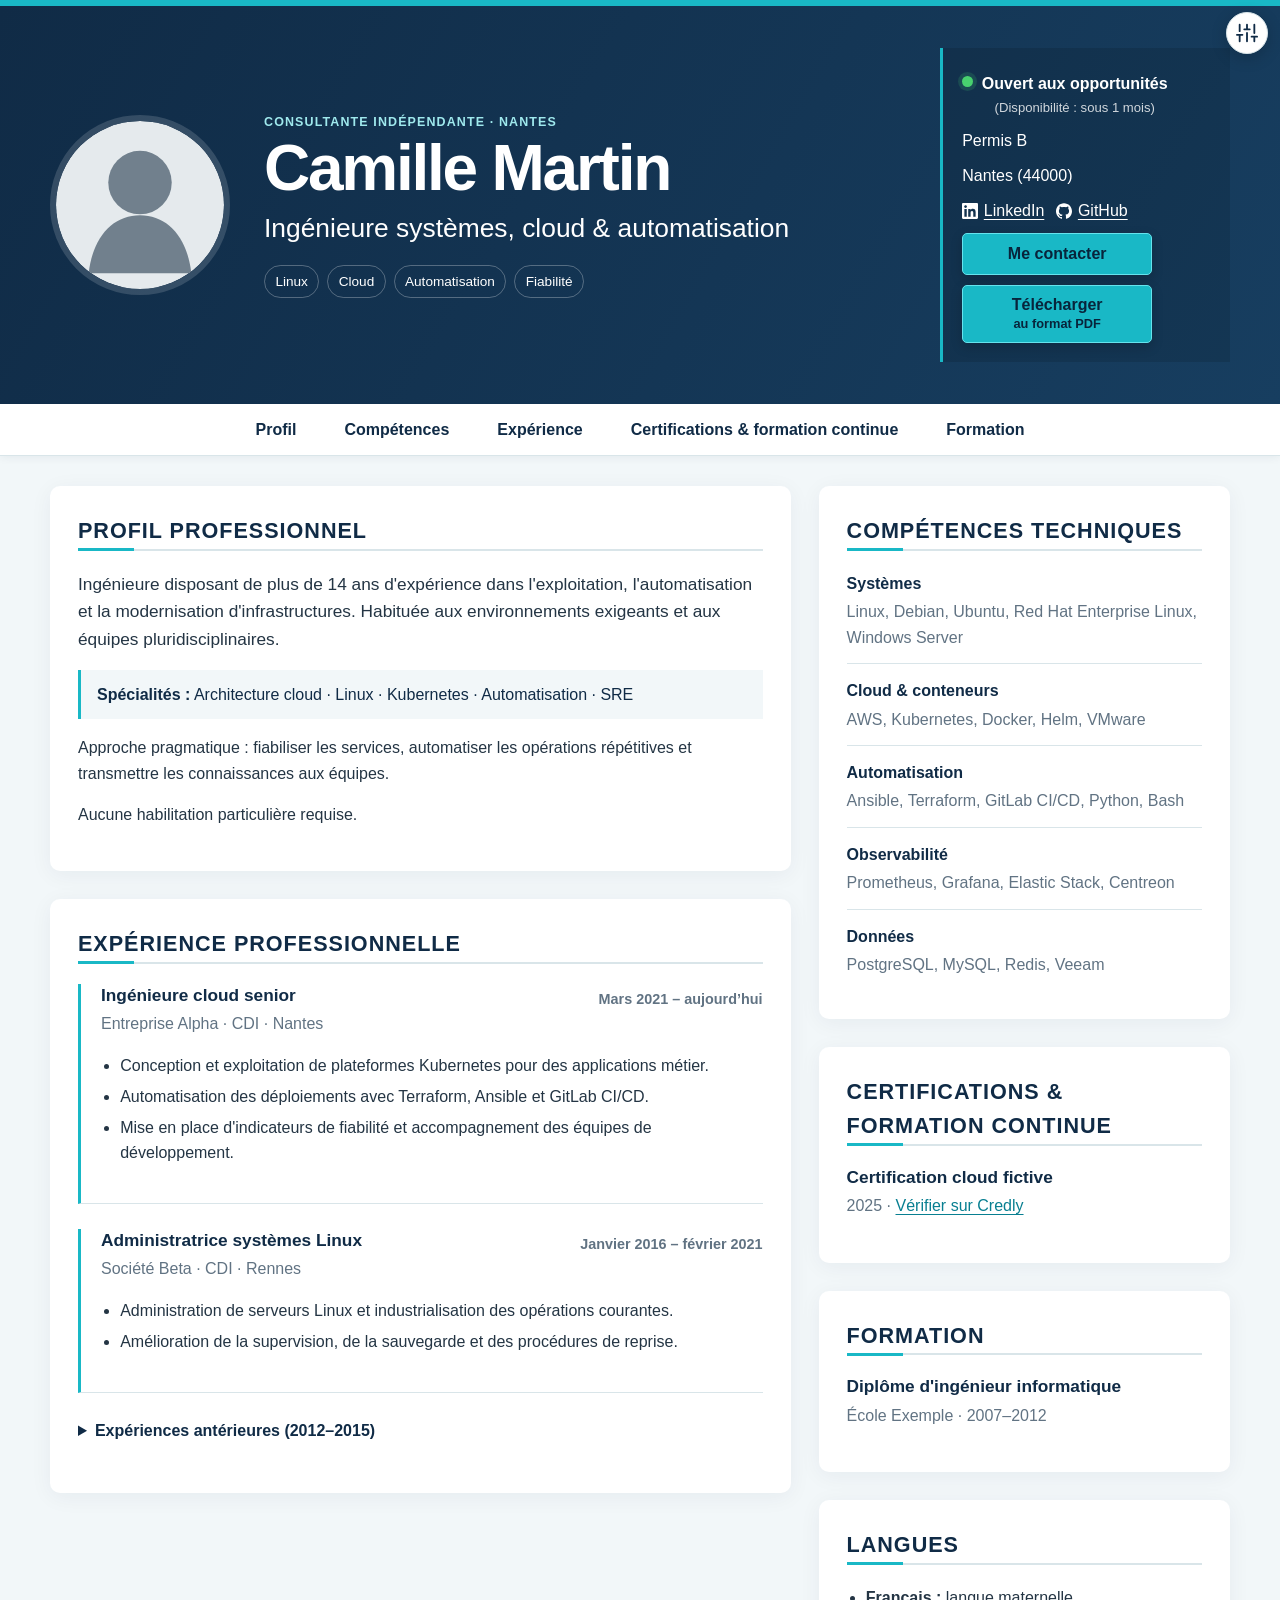
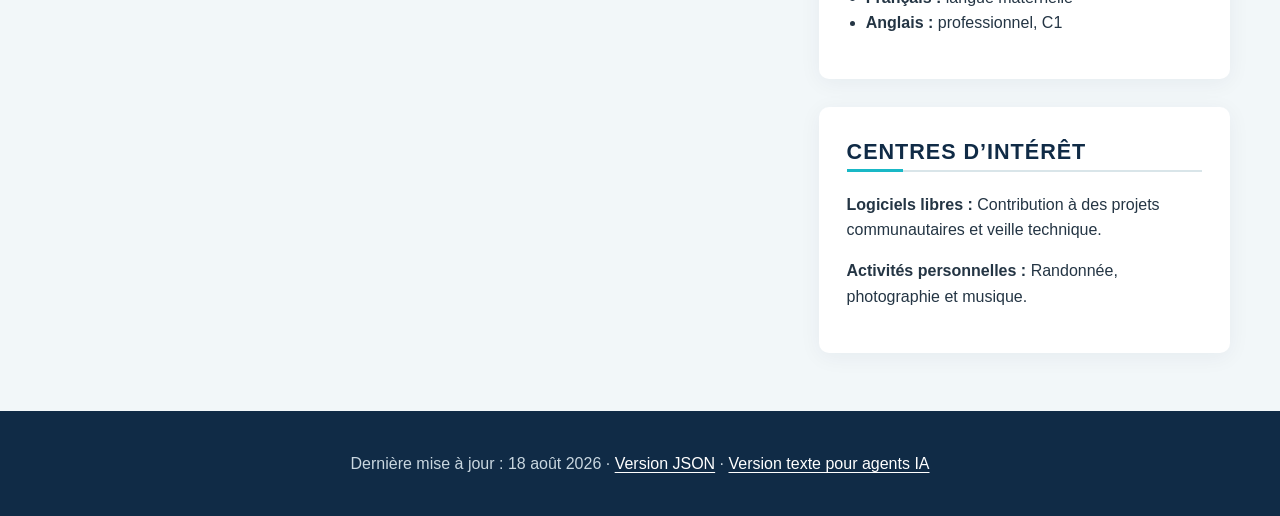
==== commit f0e9467d: "Derive metadata dates from build day" ====
--- a/index.html
+++ b/index.html
@@ -152,7 +152,7 @@
   "@id": "https://cv.example.com/#profile",
   "url": "https://cv.example.com/",
   "name": "Camille Martin — Ingénieure systèmes, cloud & automatisation",
-  "dateModified": "2026-08-01",
+  "dateModified": "2026-08-18T00:00:00+00:00",
   "mainEntity": {
     "@type": "Person",
     "@id": "https://cv.example.com/#person",
@@ -267,12 +267,13 @@
             <div class="print-contact-personal">
               <p>Nantes (44000), France</p>
               <p>Permis B</p>
-              <p><strong>Statut :</strong> Ouvert aux opportunités</p>
-              <p><strong>Disponibilité :</strong> sous 1 mois</p>
             </div>
             <dl class="print-contact-links">
               <div><dt>E-mail</dt><dd><a href="mailto:camille.martin@example.com">camille.martin@example.com</a></dd></div>
               <div><dt>CV en ligne</dt><dd><a href="https://cv.example.com/">cv.example.com</a></dd></div>
+              <div class="print-availability-start"><dt>Statut</dt><dd>Ouvert aux opportunités</dd></div>
+              <div><dt>Disponibilité</dt><dd>sous 1 mois</dd></div>
+
             </dl>
           </div>
         </div>
@@ -412,7 +413,7 @@
 
   <!-- GENERATED:FOOTER:START -->
   <footer>
-    <p>Dernière mise à jour : août 2026 · <a href="resume.json">Version JSON</a> · <a href="llms.txt">Version texte pour agents IA</a></p>
+    <p>Dernière mise à jour : 18 août 2026 · <a href="resume.json">Version JSON</a> · <a href="llms.txt">Version texte pour agents IA</a></p>
   </footer>
   <!-- GENERATED:FOOTER:END -->
 </body>
--- a/styles.css
+++ b/styles.css
@@ -39,27 +39,28 @@
   html[data-theme] { color-scheme:light; --navy:#111; --navy-2:#222; --heading:#111; --cyan:#555; --accent-hover:#777; --link:#111; --button-ink:#111; --ink:#111; --muted:#444; --paper:#fff; --wash:#fff; --line:#bbb; background:#fff; }
   body { color:#111; background:#fff; font-size:8.5pt; line-height:1.23; }
   .hero { color:#111; background:#fff; border-top:4px solid var(--cyan); }
-  .hero-inner { width:100%; grid-template-columns:72px 1fr; gap:12px; padding:5px 0; }
-  .portrait-wrap { width:68px;height:68px; }
+  .hero-inner { width:100%; grid-template-columns:62px minmax(0,1fr) 78mm; gap:10px; align-items:start; padding:5px 0; }
+  .portrait-wrap { width:58px;height:58px; }
   .portrait { border:0; filter:grayscale(1) brightness(1.1); }
   h1 { font-size:23pt; color:var(--navy); }
   h2,h3,.skills dt { color:var(--navy); }
   .role { font-size:12pt; }
   .eyebrow,.contact-card,.contact-card a,.contact-opener { color:#222; }
-  .contact-card { grid-column:1/-1; padding:4px 0 0 8px; background:none; border-left:2px solid var(--cyan); }
+  .contact-card { grid-column:3; grid-row:1; padding:0 0 0 5px; background:none; border-left:2px solid var(--cyan); }
   .contact-card > :not(.print-contact) { display:none; }
-  .print-contact { display:grid; grid-template-columns:1fr 25mm; gap:6mm; align-items:center; }
+  .print-contact { display:grid; grid-template-columns:1fr 22mm; gap:3mm; align-items:start; }
   .print-contact.without-qr { grid-template-columns:1fr; }
-  .print-contact-details { display:grid; grid-template-columns:minmax(38mm,.8fr) minmax(80mm,1.7fr); gap:2px 8mm; align-items:start; }
-  .print-contact p { margin:0 0 1px; font-size:8pt; line-height:1.2; }
-  .print-contact-title { grid-column:1/-1; color:var(--navy); font-size:9.5pt!important; text-transform:uppercase; letter-spacing:.04em; }
-  .print-contact-personal { padding-top:1px; }
+  .print-contact-details { display:block; min-width:0; }
+  .print-contact p { margin:0 0 1px; font-size:7pt; line-height:1.15; }
+  .print-contact-title { color:var(--navy); font-size:8pt!important; text-transform:uppercase; letter-spacing:.04em; }
+  .print-contact-personal { margin-bottom:2px; }
   .print-contact-links { margin:0; }
-  .print-contact-links div { display:grid; grid-template-columns:20mm 1fr; gap:2mm; }
-  .print-contact-links dt { color:#666; font-size:7pt; font-weight:700; line-height:1.55; text-transform:uppercase; }
-  .print-contact-links dd { margin:0; font-size:8pt; line-height:1.2; }
+  .print-contact-links div { display:grid; grid-template-columns:17mm minmax(0,1fr); gap:1.5mm; }
+  .print-contact-links .print-availability-start { margin-top:2mm; }
+  .print-contact-links dt { color:#666; font-size:6.5pt; font-weight:700; line-height:1.3; text-transform:uppercase; }
+  .print-contact-links dd { min-width:0; margin:0; overflow-wrap:anywhere; font-size:7pt; line-height:1.15; }
   .print-qr { text-align:center; }
-  .print-qr img { display:block; width:24mm; height:24mm; margin:0 auto 1px; }
+  .print-qr img { display:block; width:21mm; height:21mm; margin:0 auto 1px; }
   .print-qr span { display:block; color:#666; font-size:6.5pt; font-weight:700; text-transform:uppercase; letter-spacing:.04em; }
   .pill-list { flex-wrap:nowrap; gap:3px; }
   .pill-list li { padding:1px 4px; border-color:#777; font-size:7pt; white-space:nowrap; }
--- a/styles.css
+++ b/styles.css
@@ -39,27 +39,28 @@
   html[data-theme] { color-scheme:light; --navy:#111; --navy-2:#222; --heading:#111; --cyan:#555; --accent-hover:#777; --link:#111; --button-ink:#111; --ink:#111; --muted:#444; --paper:#fff; --wash:#fff; --line:#bbb; background:#fff; }
   body { color:#111; background:#fff; font-size:8.5pt; line-height:1.23; }
   .hero { color:#111; background:#fff; border-top:4px solid var(--cyan); }
-  .hero-inner { width:100%; grid-template-columns:72px 1fr; gap:12px; padding:5px 0; }
-  .portrait-wrap { width:68px;height:68px; }
+  .hero-inner { width:100%; grid-template-columns:62px minmax(0,1fr) 78mm; gap:10px; align-items:start; padding:5px 0; }
+  .portrait-wrap { width:58px;height:58px; }
   .portrait { border:0; filter:grayscale(1) brightness(1.1); }
   h1 { font-size:23pt; color:var(--navy); }
   h2,h3,.skills dt { color:var(--navy); }
   .role { font-size:12pt; }
   .eyebrow,.contact-card,.contact-card a,.contact-opener { color:#222; }
-  .contact-card { grid-column:1/-1; padding:4px 0 0 8px; background:none; border-left:2px solid var(--cyan); }
+  .contact-card { grid-column:3; grid-row:1; padding:0 0 0 5px; background:none; border-left:2px solid var(--cyan); }
   .contact-card > :not(.print-contact) { display:none; }
-  .print-contact { display:grid; grid-template-columns:1fr 25mm; gap:6mm; align-items:center; }
+  .print-contact { display:grid; grid-template-columns:1fr 22mm; gap:3mm; align-items:start; }
   .print-contact.without-qr { grid-template-columns:1fr; }
-  .print-contact-details { display:grid; grid-template-columns:minmax(38mm,.8fr) minmax(80mm,1.7fr); gap:2px 8mm; align-items:start; }
-  .print-contact p { margin:0 0 1px; font-size:8pt; line-height:1.2; }
-  .print-contact-title { grid-column:1/-1; color:var(--navy); font-size:9.5pt!important; text-transform:uppercase; letter-spacing:.04em; }
-  .print-contact-personal { padding-top:1px; }
+  .print-contact-details { display:block; min-width:0; }
+  .print-contact p { margin:0 0 1px; font-size:7pt; line-height:1.15; }
+  .print-contact-title { color:var(--navy); font-size:8pt!important; text-transform:uppercase; letter-spacing:.04em; }
+  .print-contact-personal { margin-bottom:2px; }
   .print-contact-links { margin:0; }
-  .print-contact-links div { display:grid; grid-template-columns:20mm 1fr; gap:2mm; }
-  .print-contact-links dt { color:#666; font-size:7pt; font-weight:700; line-height:1.55; text-transform:uppercase; }
-  .print-contact-links dd { margin:0; font-size:8pt; line-height:1.2; }
+  .print-contact-links div { display:grid; grid-template-columns:17mm minmax(0,1fr); gap:1.5mm; }
+  .print-contact-links .print-availability-start { margin-top:2mm; }
+  .print-contact-links dt { color:#666; font-size:6.5pt; font-weight:700; line-height:1.3; text-transform:uppercase; }
+  .print-contact-links dd { min-width:0; margin:0; overflow-wrap:anywhere; font-size:7pt; line-height:1.15; }
   .print-qr { text-align:center; }
-  .print-qr img { display:block; width:24mm; height:24mm; margin:0 auto 1px; }
+  .print-qr img { display:block; width:21mm; height:21mm; margin:0 auto 1px; }
   .print-qr span { display:block; color:#666; font-size:6.5pt; font-weight:700; text-transform:uppercase; letter-spacing:.04em; }
   .pill-list { flex-wrap:nowrap; gap:3px; }
   .pill-list li { padding:1px 4px; border-color:#777; font-size:7pt; white-space:nowrap; }
--- a/styles.css
+++ b/styles.css
@@ -39,27 +39,28 @@
   html[data-theme] { color-scheme:light; --navy:#111; --navy-2:#222; --heading:#111; --cyan:#555; --accent-hover:#777; --link:#111; --button-ink:#111; --ink:#111; --muted:#444; --paper:#fff; --wash:#fff; --line:#bbb; background:#fff; }
   body { color:#111; background:#fff; font-size:8.5pt; line-height:1.23; }
   .hero { color:#111; background:#fff; border-top:4px solid var(--cyan); }
-  .hero-inner { width:100%; grid-template-columns:72px 1fr; gap:12px; padding:5px 0; }
-  .portrait-wrap { width:68px;height:68px; }
+  .hero-inner { width:100%; grid-template-columns:62px minmax(0,1fr) 78mm; gap:10px; align-items:start; padding:5px 0; }
+  .portrait-wrap { width:58px;height:58px; }
   .portrait { border:0; filter:grayscale(1) brightness(1.1); }
   h1 { font-size:23pt; color:var(--navy); }
   h2,h3,.skills dt { color:var(--navy); }
   .role { font-size:12pt; }
   .eyebrow,.contact-card,.contact-card a,.contact-opener { color:#222; }
-  .contact-card { grid-column:1/-1; padding:4px 0 0 8px; background:none; border-left:2px solid var(--cyan); }
+  .contact-card { grid-column:3; grid-row:1; padding:0 0 0 5px; background:none; border-left:2px solid var(--cyan); }
   .contact-card > :not(.print-contact) { display:none; }
-  .print-contact { display:grid; grid-template-columns:1fr 25mm; gap:6mm; align-items:center; }
+  .print-contact { display:grid; grid-template-columns:1fr 22mm; gap:3mm; align-items:start; }
   .print-contact.without-qr { grid-template-columns:1fr; }
-  .print-contact-details { display:grid; grid-template-columns:minmax(38mm,.8fr) minmax(80mm,1.7fr); gap:2px 8mm; align-items:start; }
-  .print-contact p { margin:0 0 1px; font-size:8pt; line-height:1.2; }
-  .print-contact-title { grid-column:1/-1; color:var(--navy); font-size:9.5pt!important; text-transform:uppercase; letter-spacing:.04em; }
-  .print-contact-personal { padding-top:1px; }
+  .print-contact-details { display:block; min-width:0; }
+  .print-contact p { margin:0 0 1px; font-size:7pt; line-height:1.15; }
+  .print-contact-title { color:var(--navy); font-size:8pt!important; text-transform:uppercase; letter-spacing:.04em; }
+  .print-contact-personal { margin-bottom:2px; }
   .print-contact-links { margin:0; }
-  .print-contact-links div { display:grid; grid-template-columns:20mm 1fr; gap:2mm; }
-  .print-contact-links dt { color:#666; font-size:7pt; font-weight:700; line-height:1.55; text-transform:uppercase; }
-  .print-contact-links dd { margin:0; font-size:8pt; line-height:1.2; }
+  .print-contact-links div { display:grid; grid-template-columns:17mm minmax(0,1fr); gap:1.5mm; }
+  .print-contact-links .print-availability-start { margin-top:2mm; }
+  .print-contact-links dt { color:#666; font-size:6.5pt; font-weight:700; line-height:1.3; text-transform:uppercase; }
+  .print-contact-links dd { min-width:0; margin:0; overflow-wrap:anywhere; font-size:7pt; line-height:1.15; }
   .print-qr { text-align:center; }
-  .print-qr img { display:block; width:24mm; height:24mm; margin:0 auto 1px; }
+  .print-qr img { display:block; width:21mm; height:21mm; margin:0 auto 1px; }
   .print-qr span { display:block; color:#666; font-size:6.5pt; font-weight:700; text-transform:uppercase; letter-spacing:.04em; }
   .pill-list { flex-wrap:nowrap; gap:3px; }
   .pill-list li { padding:1px 4px; border-color:#777; font-size:7pt; white-space:nowrap; }
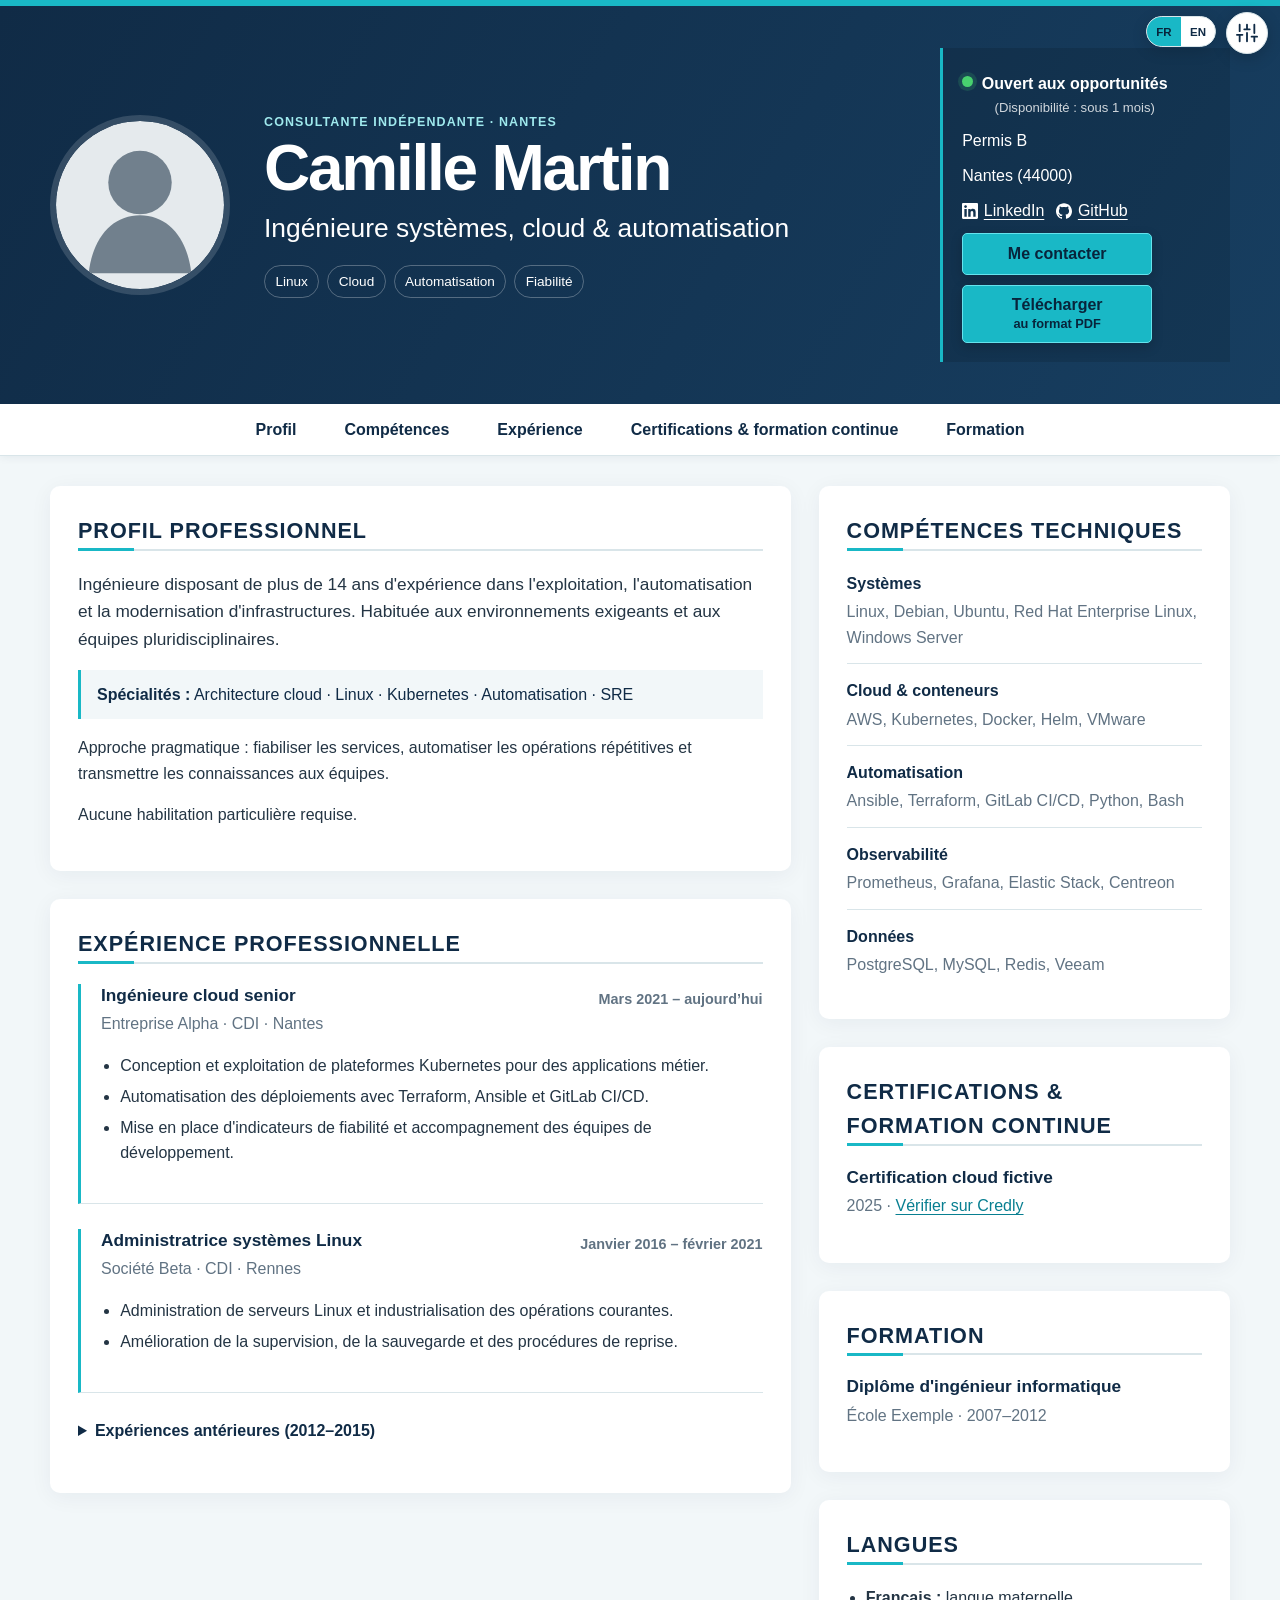
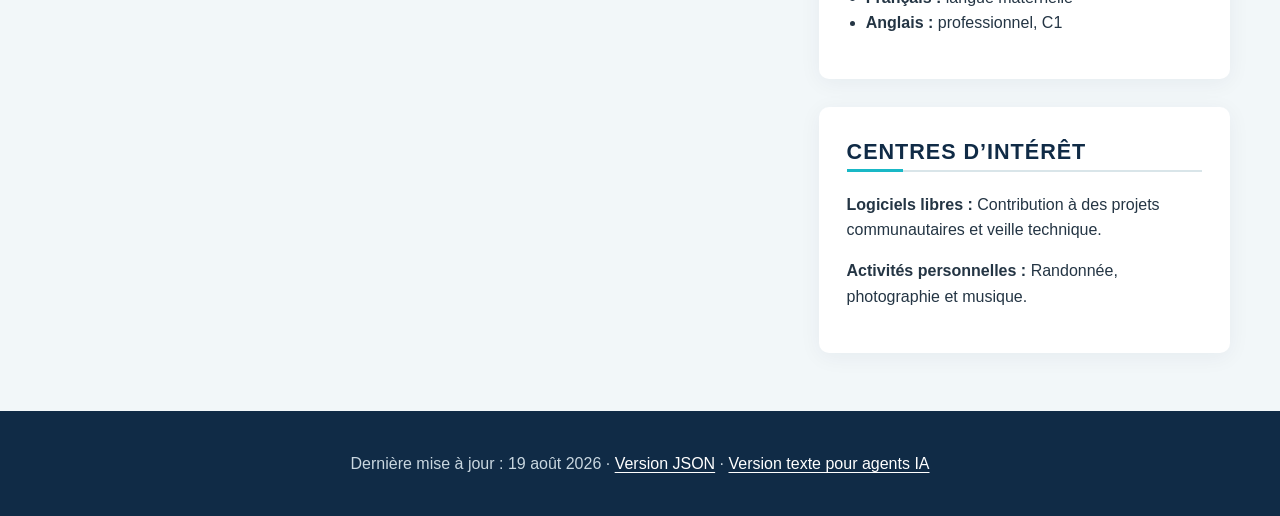
==== commit 75e31baf: "Prevent mobile controls from covering navigation" ====
--- a/index.html
+++ b/index.html
@@ -18,7 +18,10 @@
     } catch { /* Le thème par défaut reste actif si le stockage est indisponible. */ }
   </script>
   <link rel="canonical" href="https://cv.example.com/">
-  <link rel="alternate" type="application/json" href="resume.json" title="CV structuré JSON">
+  <link rel="alternate" type="application/json" href="resume.json" title="JSON Resume">
+  <link rel="alternate" hreflang="fr" href="https://cv.example.com/">
+  <link rel="alternate" hreflang="en" href="https://cv.example.com/en/">
+  <link rel="alternate" hreflang="x-default" href="https://cv.example.com/">
   <!--
     CSS critique intégré depuis styles-critical.css pendant la génération.
     Il met en forme immédiatement le premier écran sans attendre styles.css,
@@ -46,6 +49,11 @@
     .skip-link:focus { left:8px; }
     .visually-hidden { position:absolute; width:1px; height:1px; padding:0; margin:-1px; overflow:hidden; clip:rect(0,0,0,0); white-space:nowrap; border:0; }
     .theme-settings { position:fixed; top:12px; right:12px; z-index:8; }
+    .language-switch { position:fixed; top:16px; right:64px; z-index:8; display:flex; overflow:hidden; color:var(--heading); background:var(--paper); border:1px solid var(--line); border-radius:999px; box-shadow:0 4px 16px rgba(0,0,0,.14); font-size:.72rem; font-weight:800; }
+    .language-switch:empty { display:none; }
+    .language-switch a,.language-switch span { min-width:34px; padding:.35rem .5rem; color:inherit; text-align:center; text-decoration:none; }
+    .language-switch [aria-current="page"] { color:var(--button-ink); background:var(--cyan); }
+    .language-switch a:hover,.language-switch a:focus-visible { color:var(--button-ink); background:var(--accent-hover); }
     .theme-toggle { display:grid; width:42px; height:42px; padding:0; place-items:center; color:var(--heading); background:var(--paper); border:1px solid var(--line); border-radius:50%; box-shadow:0 4px 16px rgba(0,0,0,.18); font:inherit; line-height:1; cursor:pointer; }
     .theme-toggle svg { width:22px; height:22px; fill:none; stroke:currentColor; stroke-width:2; stroke-linecap:round; stroke-linejoin:round; }
     .theme-toggle:hover,.theme-toggle:focus-visible { color:var(--button-ink); background:var(--cyan); border-color:var(--accent-hover); }
@@ -94,6 +102,7 @@
     .lead { font-size:1.08rem; }
     .specialties { padding:.75rem 1rem; color:var(--heading); background:var(--wash); border-left:3px solid var(--cyan); }
     @media (max-width:850px) {
+      .theme-settings,.language-switch { position:absolute; }
       .hero-inner { grid-template-columns:120px 1fr; }
       .portrait-wrap { width:120px; height:120px; }
       .contact-card { grid-column:1/-1; }
@@ -152,7 +161,8 @@
   "@id": "https://cv.example.com/#profile",
   "url": "https://cv.example.com/",
   "name": "Camille Martin — Ingénieure systèmes, cloud & automatisation",
-  "dateModified": "2026-08-18T00:00:00+00:00",
+  "dateModified": "2026-08-19T00:00:00+00:00",
+  "inLanguage": "fr",
   "mainEntity": {
     "@type": "Person",
     "@id": "https://cv.example.com/#person",
@@ -207,6 +217,10 @@
 <body>
   <a class="skip-link" href="#contenu">Aller au contenu</a>
 
+  <nav class="language-switch" aria-label="Language">
+    <span aria-current="page">FR</span><a href="en/" lang="en" hreflang="en">EN</a>
+  </nav>
+
   <div class="theme-settings">
     <button class="theme-toggle" type="button" aria-expanded="false" aria-controls="theme-panel" data-theme-toggle>
       <svg viewBox="0 0 24 24" aria-hidden="true" focusable="false">
@@ -413,7 +427,7 @@
 
   <!-- GENERATED:FOOTER:START -->
   <footer>
-    <p>Dernière mise à jour : 18 août 2026 · <a href="resume.json">Version JSON</a> · <a href="llms.txt">Version texte pour agents IA</a></p>
+    <p>Dernière mise à jour : 19 août 2026 · <a href="resume.json">Version JSON</a> · <a href="llms.txt">Version texte pour agents IA</a></p>
   </footer>
   <!-- GENERATED:FOOTER:END -->
 </body>
--- a/styles.css
+++ b/styles.css
@@ -64,7 +64,7 @@
   .print-qr span { display:block; color:#666; font-size:6.5pt; font-weight:700; text-transform:uppercase; letter-spacing:.04em; }
   .pill-list { flex-wrap:nowrap; gap:3px; }
   .pill-list li { padding:1px 4px; border-color:#777; font-size:7pt; white-space:nowrap; }
-  .main-nav,.print-button,.contact-dialog,.theme-settings,.skip-link,footer { display:none; }
+  .main-nav,.print-button,.contact-dialog,.theme-settings,.language-switch,.skip-link,footer { display:none; }
   .layout { width:100%; margin:2px 0; display:block; }
   section { margin:0 0 5px; padding:0; background:#fff; box-shadow:none; break-inside:auto; }
   .specialties { color:var(--navy); background:#fff; }
--- a/styles.css
+++ b/styles.css
@@ -64,7 +64,7 @@
   .print-qr span { display:block; color:#666; font-size:6.5pt; font-weight:700; text-transform:uppercase; letter-spacing:.04em; }
   .pill-list { flex-wrap:nowrap; gap:3px; }
   .pill-list li { padding:1px 4px; border-color:#777; font-size:7pt; white-space:nowrap; }
-  .main-nav,.print-button,.contact-dialog,.theme-settings,.skip-link,footer { display:none; }
+  .main-nav,.print-button,.contact-dialog,.theme-settings,.language-switch,.skip-link,footer { display:none; }
   .layout { width:100%; margin:2px 0; display:block; }
   section { margin:0 0 5px; padding:0; background:#fff; box-shadow:none; break-inside:auto; }
   .specialties { color:var(--navy); background:#fff; }
--- a/styles.css
+++ b/styles.css
@@ -64,7 +64,7 @@
   .print-qr span { display:block; color:#666; font-size:6.5pt; font-weight:700; text-transform:uppercase; letter-spacing:.04em; }
   .pill-list { flex-wrap:nowrap; gap:3px; }
   .pill-list li { padding:1px 4px; border-color:#777; font-size:7pt; white-space:nowrap; }
-  .main-nav,.print-button,.contact-dialog,.theme-settings,.skip-link,footer { display:none; }
+  .main-nav,.print-button,.contact-dialog,.theme-settings,.language-switch,.skip-link,footer { display:none; }
   .layout { width:100%; margin:2px 0; display:block; }
   section { margin:0 0 5px; padding:0; background:#fff; box-shadow:none; break-inside:auto; }
   .specialties { color:var(--navy); background:#fff; }
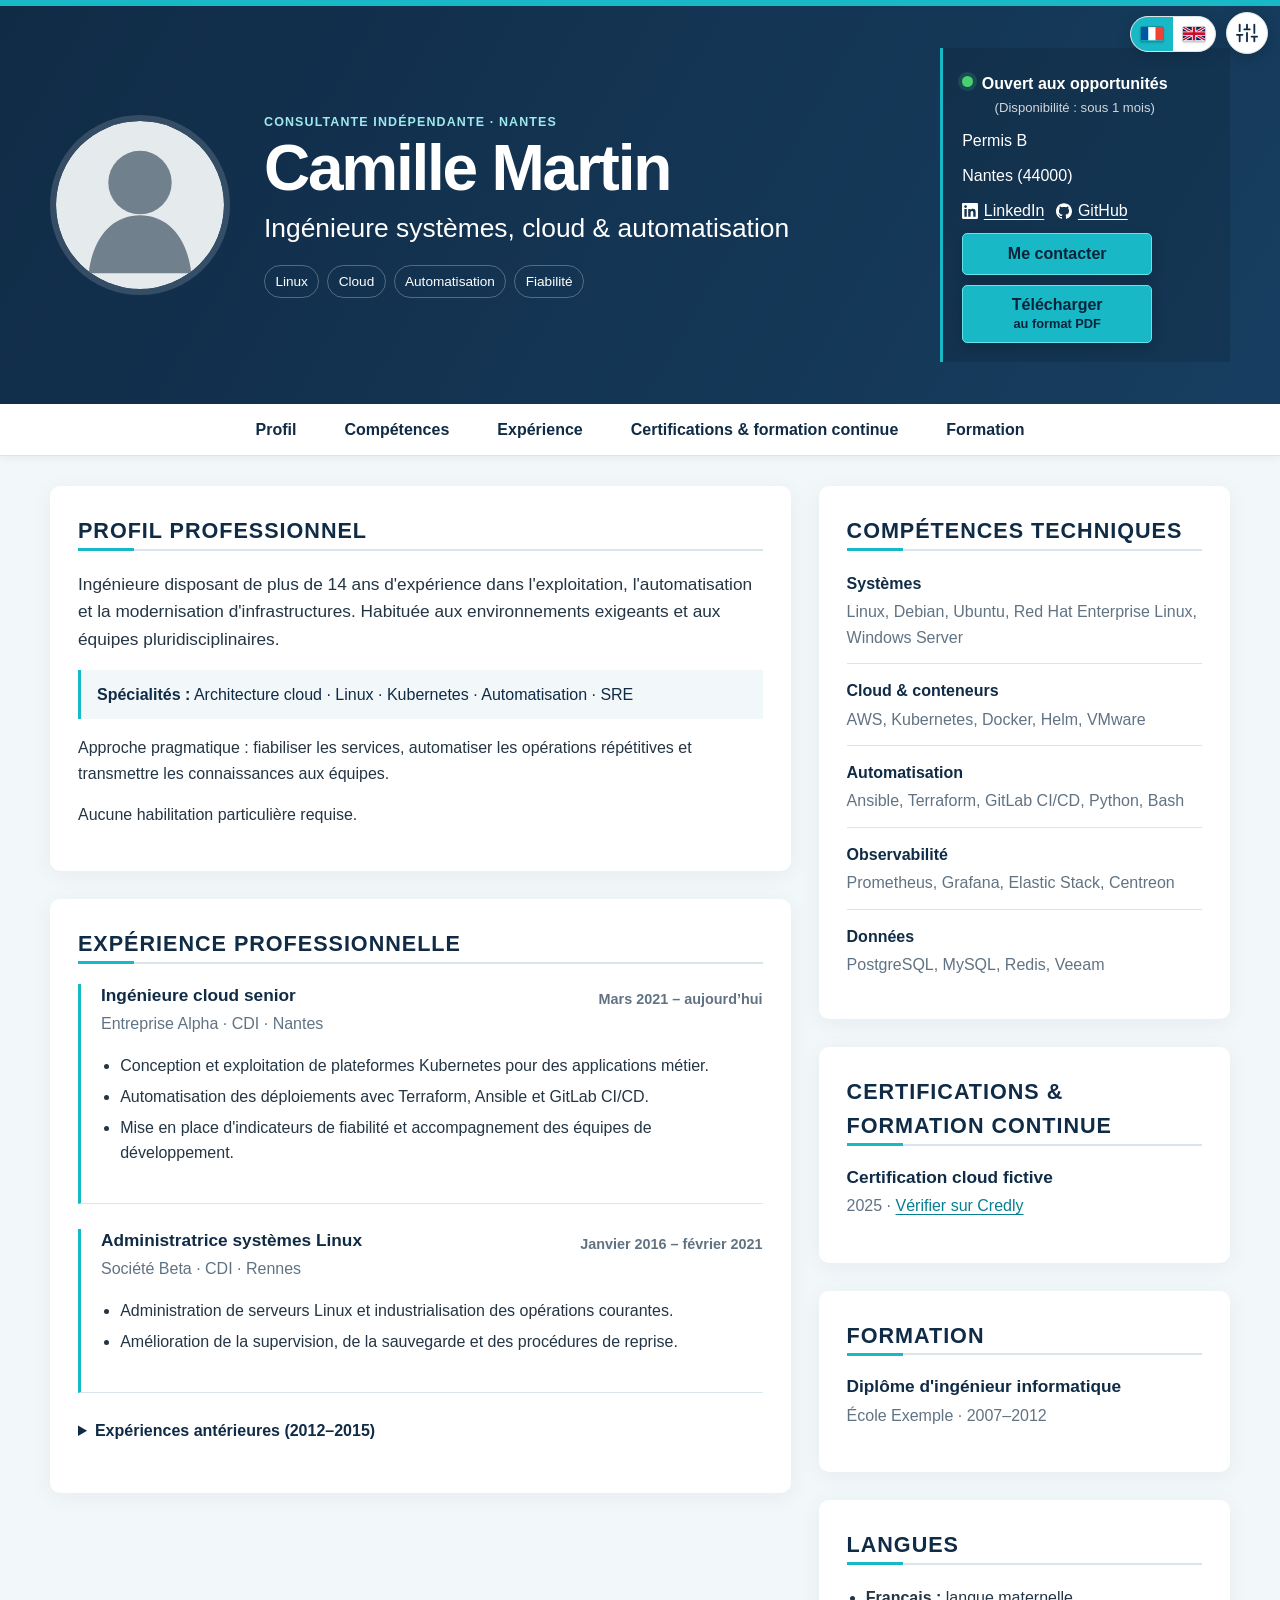
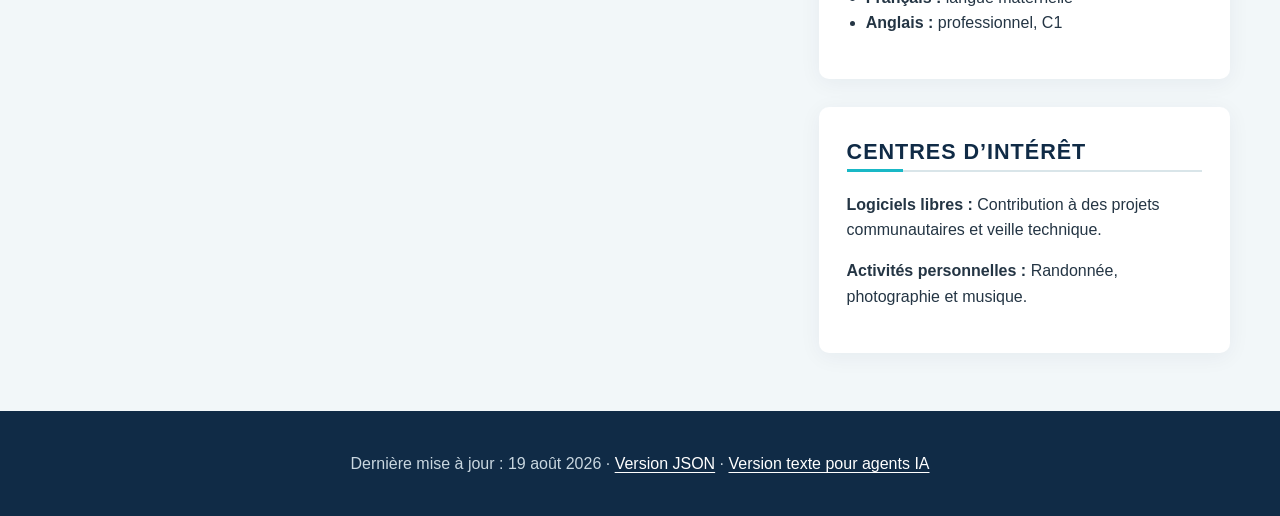
==== commit a88a1ff3: "Use flag icons in language switch" ====
--- a/index.html
+++ b/index.html
@@ -51,7 +51,8 @@
     .theme-settings { position:fixed; top:12px; right:12px; z-index:8; }
     .language-switch { position:fixed; top:16px; right:64px; z-index:8; display:flex; overflow:hidden; color:var(--heading); background:var(--paper); border:1px solid var(--line); border-radius:999px; box-shadow:0 4px 16px rgba(0,0,0,.14); font-size:.72rem; font-weight:800; }
     .language-switch:empty { display:none; }
-    .language-switch a,.language-switch span { min-width:34px; padding:.35rem .5rem; color:inherit; text-align:center; text-decoration:none; }
+    .language-switch > a,.language-switch > span { display:grid; min-width:42px; min-height:34px; padding:.35rem .5rem; place-items:center; color:inherit; text-align:center; text-decoration:none; }
+    .language-flag { display:block; width:24px; height:auto; border:1px solid rgba(0,0,0,.2); border-radius:2px; box-shadow:0 1px 2px rgba(0,0,0,.16); }
     .language-switch [aria-current="page"] { color:var(--button-ink); background:var(--cyan); }
     .language-switch a:hover,.language-switch a:focus-visible { color:var(--button-ink); background:var(--accent-hover); }
     .theme-toggle { display:grid; width:42px; height:42px; padding:0; place-items:center; color:var(--heading); background:var(--paper); border:1px solid var(--line); border-radius:50%; box-shadow:0 4px 16px rgba(0,0,0,.18); font:inherit; line-height:1; cursor:pointer; }
@@ -218,7 +219,7 @@
   <a class="skip-link" href="#contenu">Aller au contenu</a>
 
   <nav class="language-switch" aria-label="Language">
-    <span aria-current="page">FR</span><a href="en/" lang="en" hreflang="en">EN</a>
+    <span data-language="fr" aria-current="page"><svg class="language-flag" viewBox="0 0 60 36" aria-hidden="true" focusable="false"><rect width="20" height="36" fill="#0055a4"/><rect x="20" width="20" height="36" fill="#fff"/><rect x="40" width="20" height="36" fill="#ef4135"/></svg><span class="visually-hidden">Français</span></span><a data-language="en" href="en/" lang="en" hreflang="en"><svg class="language-flag" viewBox="0 0 60 36" aria-hidden="true" focusable="false"><rect width="60" height="36" fill="#012169"/><path d="M0 0 60 36M60 0 0 36" stroke="#fff" stroke-width="8"/><path d="M0 0 60 36M60 0 0 36" stroke="#c8102e" stroke-width="4"/><path d="M30 0v36M0 18h60" stroke="#fff" stroke-width="12"/><path d="M30 0v36M0 18h60" stroke="#c8102e" stroke-width="7"/></svg><span class="visually-hidden">English</span></a>
   </nav>
 
   <div class="theme-settings">
